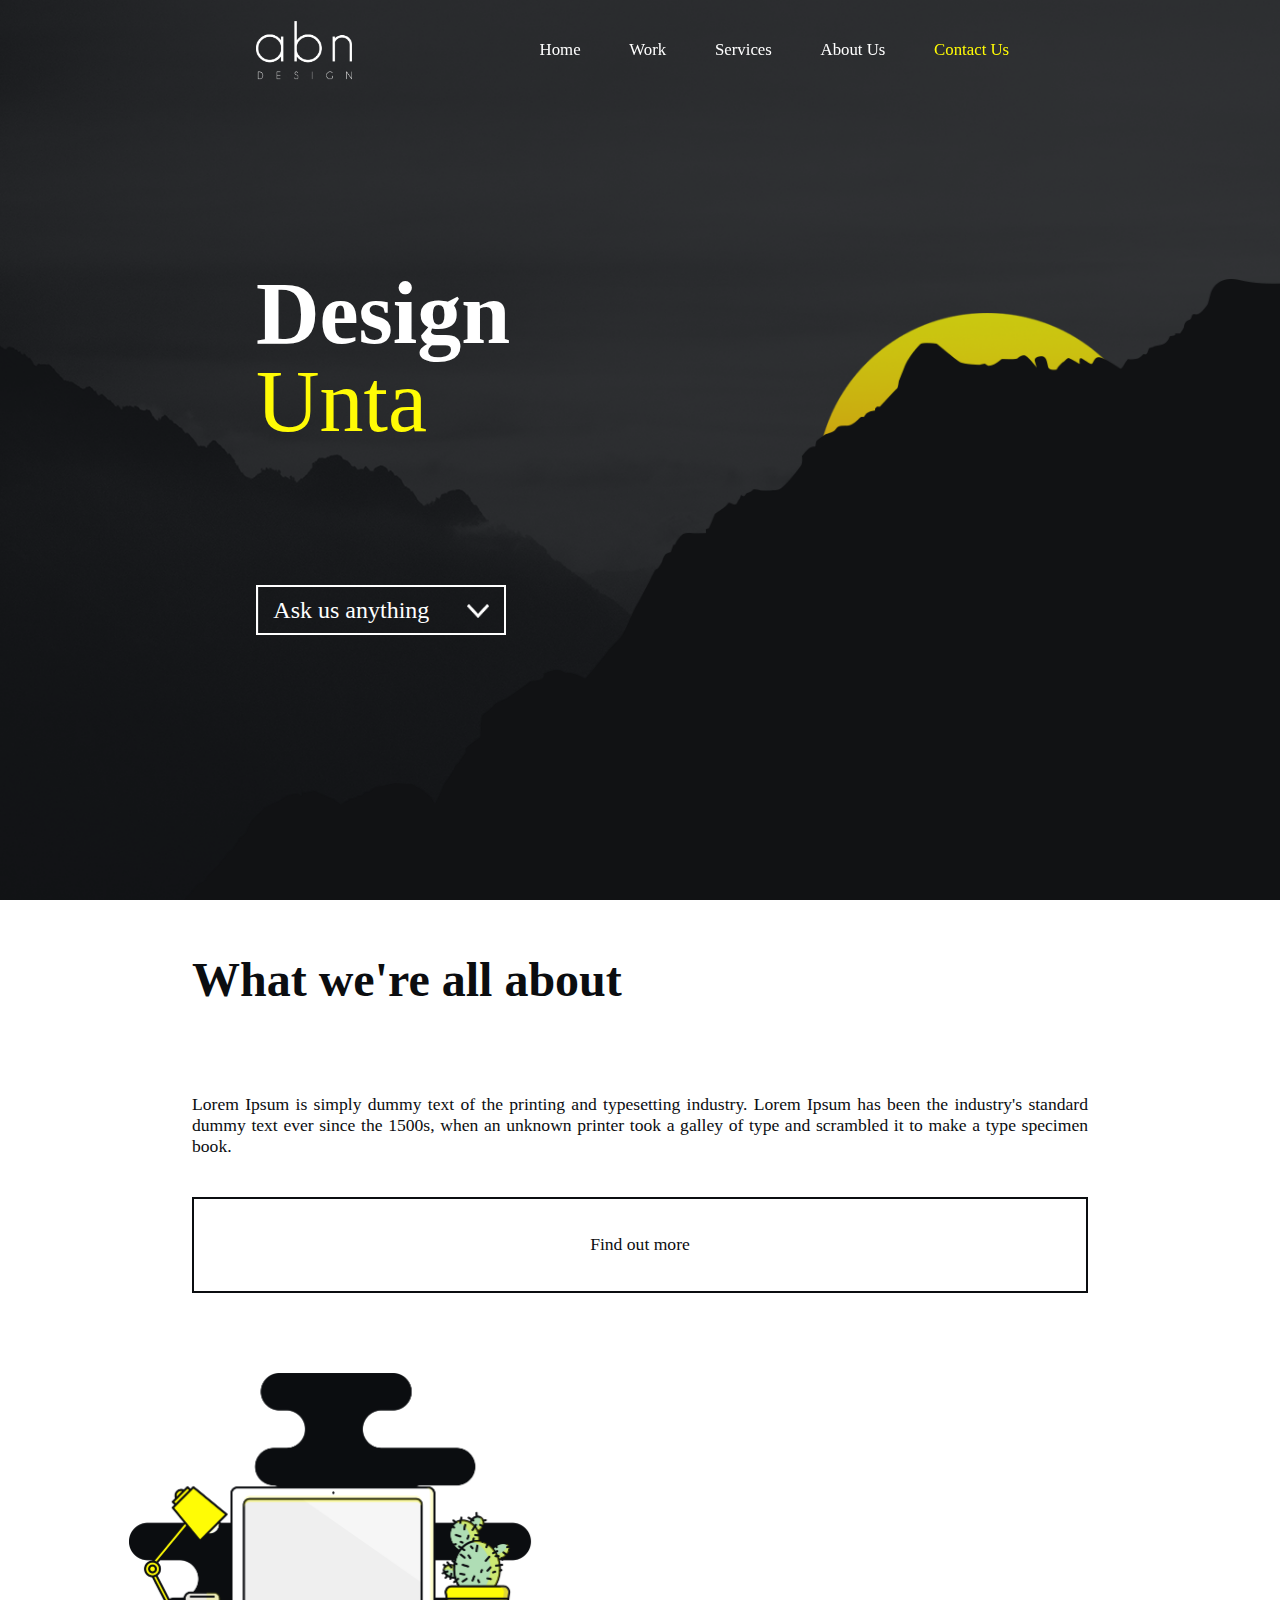
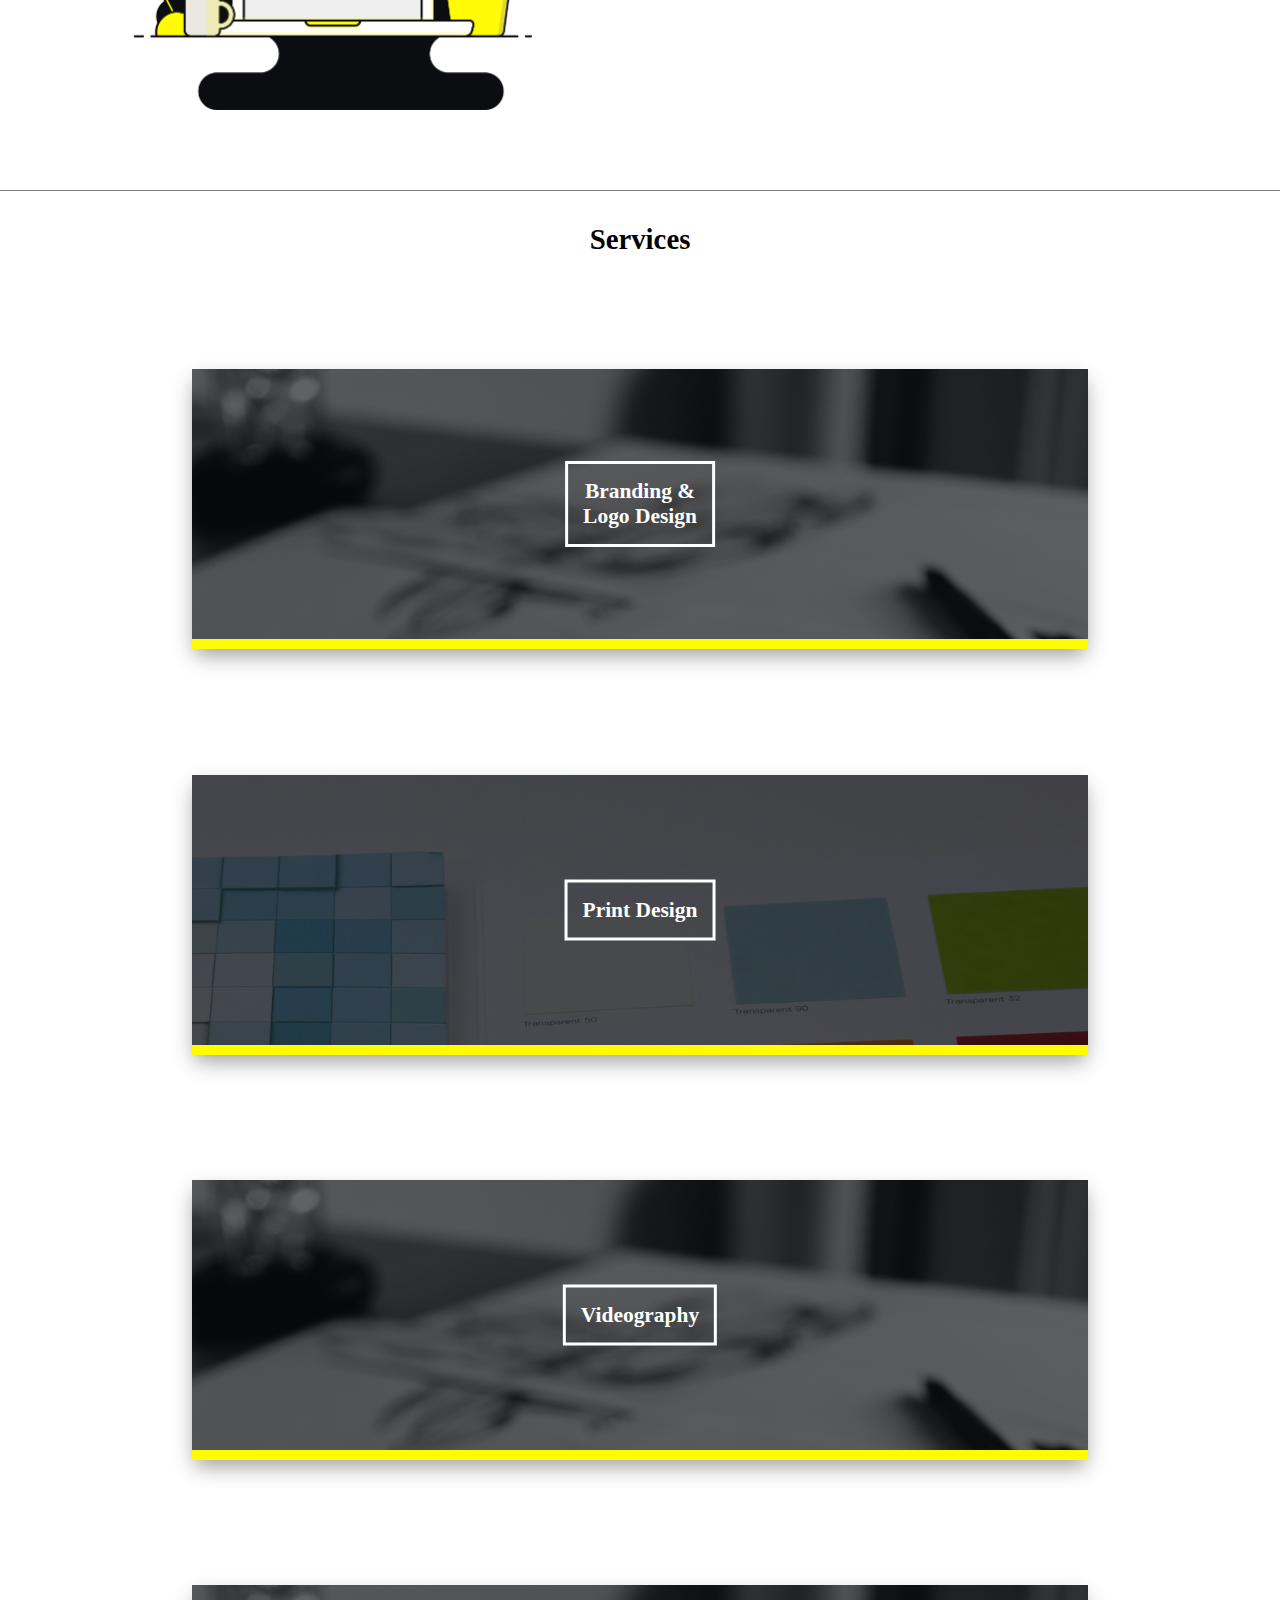
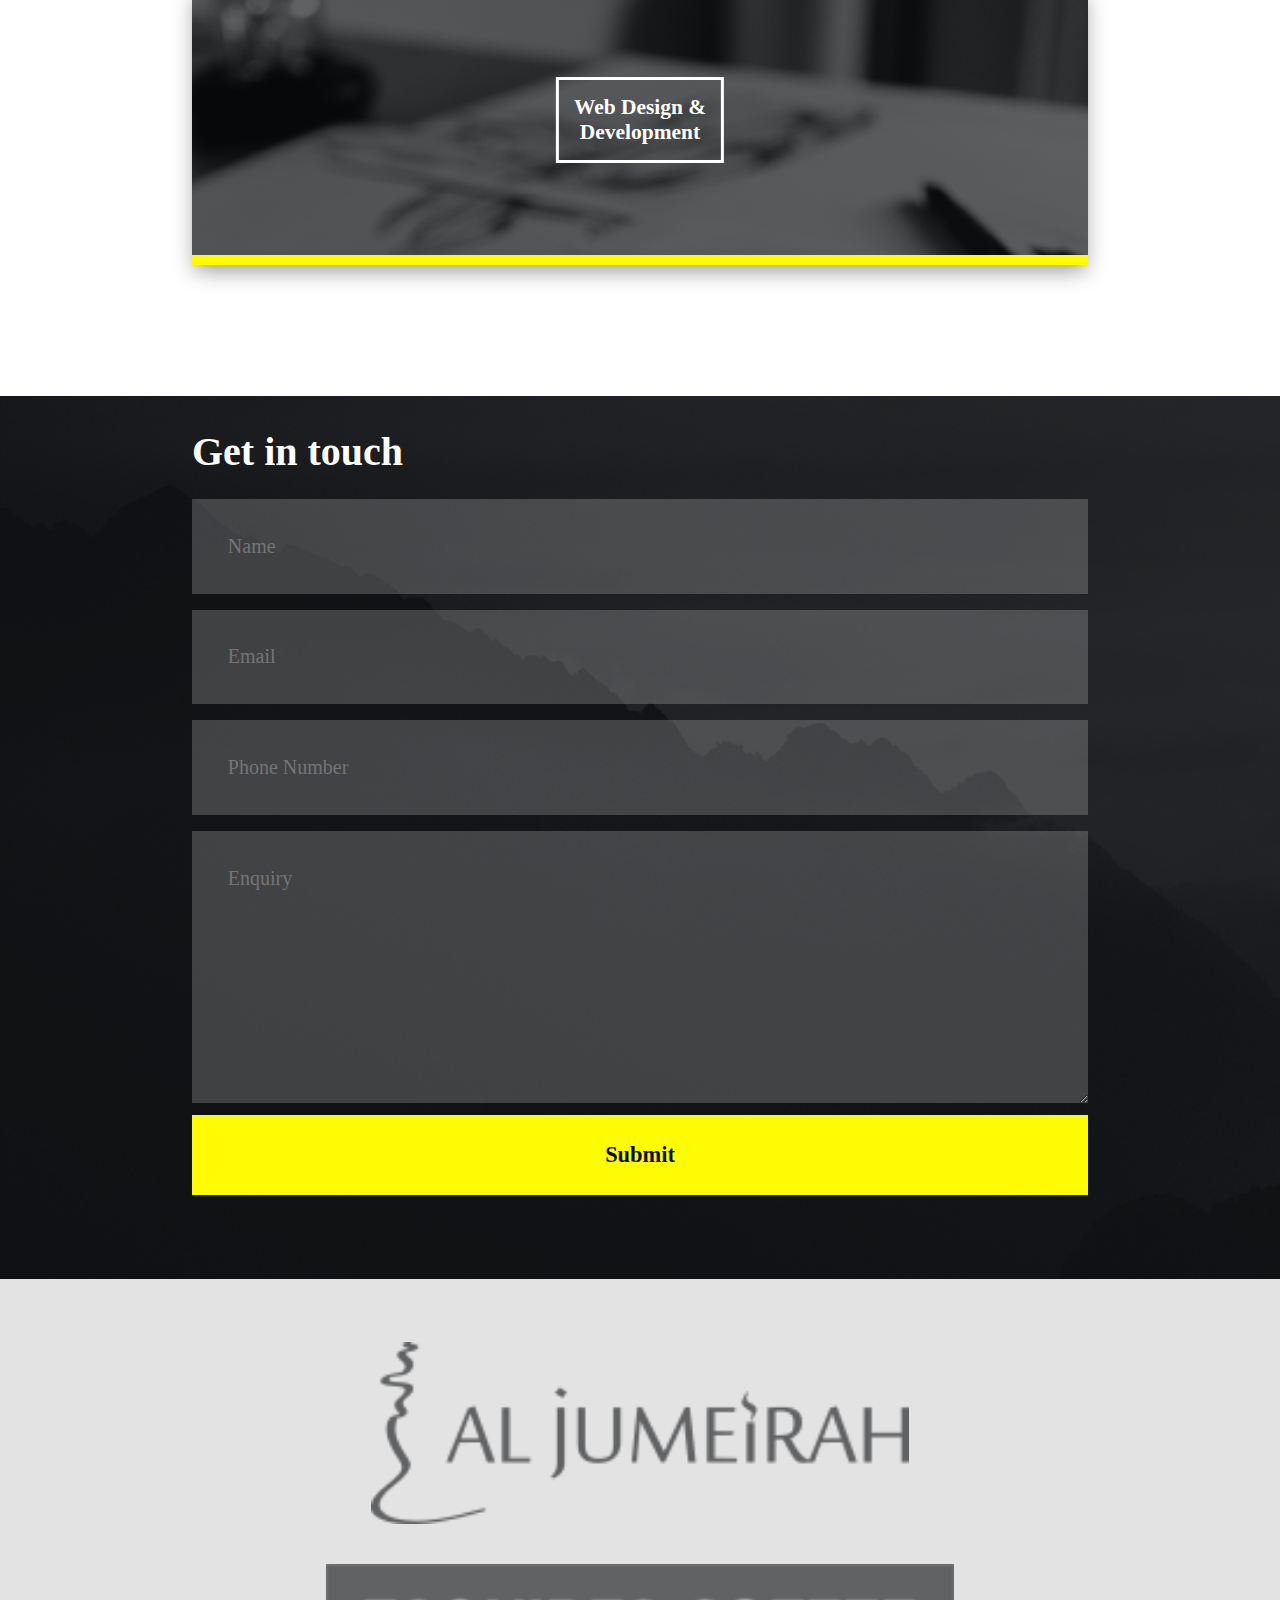
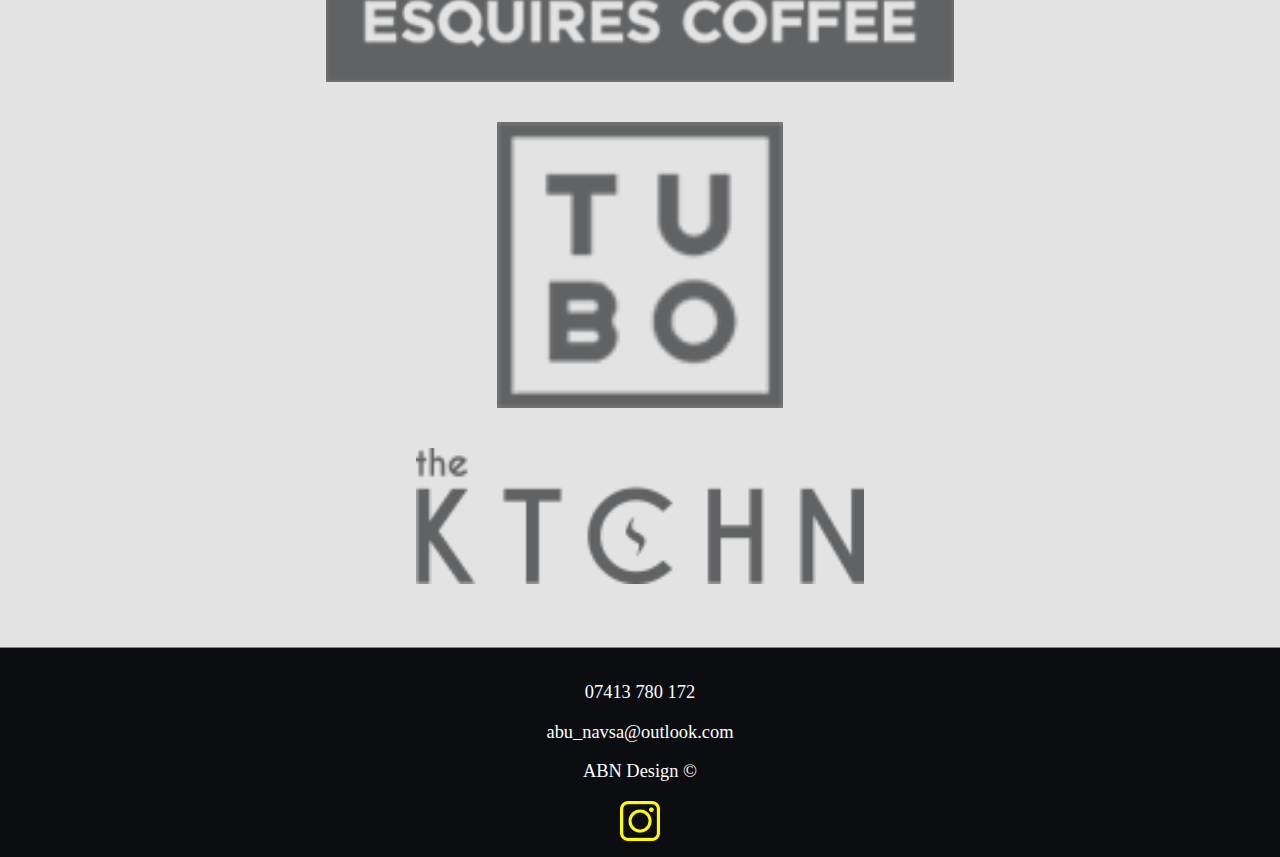
==== index.html @ 5fd40a13 "Desktop navigation shrinks on scroll with javascript, first landing section improved" ====
<!DOCTYPE html>
<html lang="en">
<head>
  <meta charset="utf-8">
  <meta name="viewport" content="width=device-width, initial-scale=1.0">

  <title>ABN Design</title>
  <link rel="stylesheet" href="css/styles.css">
</head>
<body>

  <header id="header">

  <div class="header-inner">
      <img class="logo" src="Resources/ABNLogo.png" alt="">
      <div id="hbg-menu">
        <div class="hbg-line"></div>
        <div class="hbg-line"></div>
        <div class="hbg-line"></div>
      </div>

      <nav id="navbar" class="nav-bar">
          <ul class="navbar-inner">
              <li><a class="nav-links" href="">Home</a></li>
              <li><a class="nav-links" href="">Work</a></li>
              <li><a class="nav-links" href="">Services</a></li>
              <li><a class="nav-links" href="">About Us</a></li>
              <li><a id="contact-link" class="nav-links" href="">Contact Us</a></li>
          </ul>
      </nav>
  </div>

  </header>

  <section id="cover">
    <div id="cover-area">
      <h1>Design<br><span id="coverTyped"></span></h1>
      <img id="mountain" src="Resources/mountain.png" alt="">

      <div id="ask-us-btn">
        <a href="#">Ask us anything</a>
        <img src="Resources/ArrowWhite.png" alt="">
      </div>
    </div>

    </section>


  <section id="aboutUsSec">
    <div id="aboutUsSec-container">
        <div id="aboutUs-pSec">
          <h2>What we're all about</h2>
          <p>Lorem Ipsum is simply dummy text of the printing and typesetting industry. Lorem Ipsum has been the industry's standard dummy text ever since the 1500s, when an unknown printer took a galley of type and scrambled it to make a type specimen book.</p>
          <div id="aboutUsBtn">
            <a href="#">Find out more</a>
          </div>
        </div>
      <img id="laptop-img" class="bounce1" src="Resources/laptop-vector.png" alt="">
    </div>
    </section>


    <section id="servicesSec">
      <div id="servicesSec-container">
        <h3>Services</h3>
        <div id="fourSContainer">
              <!--<div id="brandID-img"><a href="">Branding & Logo Design</a></div>
            <div><a href="print-img">Print Design</a></div>
            <div><a href="video-img">Videography</a></div>
            <div id="webdev-img"><a href="">Web Design & Development</a></div>  -->
            <div class="serviceBox">
              <img src="Resources/LogoBID.jpg">
              <div class="serviceOverlay">
                <h6>Branding &<br>Logo Design</h6>
              </div>
            </div>

            <div class="serviceBox">
              <img src="Resources/color-patterns.jpg">
              <div class="serviceOverlay">
                <h6>Print Design</h6>
              </div>
            </div>

            <div class="serviceBox">
              <img src="Resources/LogoBID.jpg">
              <div class="serviceOverlay">
                <h6>Videography</h6>
              </div>
            </div>

            <div class="serviceBox">
              <img src="Resources/LogoBID.jpg">
              <div class="serviceOverlay">
                <h6>Web Design &<br>Development</h6>
              </div>
            </div>

          </div>

        </div>


    </section>


    <section id="contactSec">
      <div id="contact-container">
        <div id="contactHead">
          <h2>Get in touch</h2>
          <div onclick="topFunction()" id="backTopBtn">
            <p>Back to top</p>
            <img src="Resources/ArrowYellow.png" alt="">
          </div>
        </div>
        <form>
          <input name="name" type="text" class="formInput" placeholder="Name" />
          <input name="email" type="text" class="formInput" placeholder="Email" />
          <input type="tel" class="formInput" id="phone" name="phone" pattern="[0-9]{3}-[0-9]{2}-[0-9]{3}" placeholder="Phone Number" />
          <textarea name="text" class="formInput" placeholder="Enquiry"></textarea>
          <input id="formSubmit" type="submit" value="Submit"/>
        </form>
      </div>
    </section>

    <section id="clientLogoSec">
      <div>
        <img id="ajlogo" src="Resources/AJLogo.png" alt="Al Jumeirah">
        <img id="esqlogo" src="Resources/EsquiresLOGO.png" alt="Esquires Coffee">
        <img id="tubologo" src="Resources/TUBOLogo.png" alt="Tubo">
        <img id="ktchnlogo" src="Resources/ktchnLogo.png" alt="The Ktchn">
      </div>
    </section>


    <footer>
      <div id="footerContainer">
        <div id="footerDetails">
          <p>07413 780 172</p>
          <p>abu_navsa@outlook.com</p>
          <p>ABN Design &copy</p>
        </div>
        <img class="footerSocial" src="Resources/InstaIcon.png" alt="#">
      </div>
    </footer>


  <script src="js/scripts.js"></script>
</body>
</html>
---- css/styles.css ----
/* MOBILE AND GLOBAL STYLES */

/* applies to screens smaller than 500px (first breakpoint) */
/* and above unless overwritten below */

body {
  background: #0b0d10;
  margin: 0;
  box-sizing: border-box;
}

header {
  width: 100%;
  display: flex;
  justify-content: center;
  margin: 0 auto;
  padding: 5% 0;
  background-color: rgba(0 , 0, 0, 0.7);
  z-index: 999;
  position: fixed;
}

.header-inner  {
  width: 100%;
  display: inline-block;
  margin: 0 auto;

}

.logo {
  width: 6rem;
  display: inline-block;
  position: relative;
  left: 50%;
  transform: translateX(-50%);
}

.nav-bar {
  display: none;
  height: 100vh;
  list-style-type: none;
  font-size: 1.25rem;
  color: white;
  font-family: "Century Gothic";
  text-align: center;
  transition: all ease 1s;
}

.navbar-show{
  display: block;
  height: 100vh;
  list-style-type: none;
  font-size: 1.25rem;
  color: white;
  font-family: "Century Gothic";
  text-align: center;
  transition: all ease 1s;
}



.navbar-inner {
  list-style-type: none;
  padding: 0;
  display: block;
  position: relative;
  top: 12.5%;
}

nav li {

}

nav a {
  color: white;
  font-family: "Century Gothic";
  text-decoration: none;
  display: block;
  margin: 1rem auto;
  padding: 4% 0;
  width: 65%;
  border: solid;
  border-color: rgba(255, 255, 255, 0);
  border-width: 2px;
}

nav a:hover {
  border-color: rgba(255, 255, 255, 1);
  transition: all ease 0.4s;
}

#contact-link {
  color: #fffb05 ;
  border-color: rgba(255, 251, 5, 0);
}

#contact-link:hover {
  border-color: rgba(255, 251, 5, 1);
  transition: all ease 0.4s;

}

#hbg-menu {
  display: inline-block;
  width: 4.75rem;
  height: 4rem;
  cursor: pointer;
  float: right;
}

.hbg-line {
  width: 45%;
  margin: 0.4rem auto;
  height: 6%;
  background-color: rgba(255,255,255, 0.85);
  position: relative;
  display: block;
  top: 20%;

}



/*First section---------*/

#cover {
  position: relative;
  height: 100vh;
  width: 100%;
  max-height: 100vh;
  background: url("../Resources/homecover.png");
  background-size: cover;
  background-attachment: fixed;
  background-position: 35% 50%;
  overflow: hidden;
  background-repeat: no-repeat;
}

  #cover-area {
    width: 70%;
    display: block;
    margin: 0 auto;
  }

#cover h1 {
  font-size: 3.5em;
  color: white;
  display: block;
  font-family: "Century Gothic";
  position: relative;
  margin: 0 auto;
  margin-top: 32.5vh;
  margin-bottom: 0;
  line-height: 1em;
  white-space: nowrap;
}

#cover h1 span {
 color: #fffb05;
 font-weight: normal;
}

#mountain {
  z-index: 8;
  position: absolute;
  height: 40%;
  right: 0;
  bottom: 0;
}

#ask-us-btn {
  position: absolute;
  display: block;
  font-size: 1.5rem;
  border: solid;
  border-color: white;
  border-width: 2px;
  font-family: "Century Gothic";
  font-weight: normal;
  margin: 0 auto;
  top: 60vh;
  white-space: nowrap;
  width: 70vw;
  padding: 3% 5%;
  /* Button fill colour transition  */
  background: linear-gradient(to right, rgba(255, 255, 255, 0.35) 50%, rgba(255, 255, 255, 0) 50%);
  background-size: 200% 100%;
  background-position: right bottom;
  transition: all 0.5s ease;
  color: white;
  z-index: 9;
  box-sizing: border-box;

}

#ask-us-btn:hover {
  background-position: left bottom;
  color: #0b0d10;
  cursor: pointer;

}
#ask-us-btn a {
  text-decoration: none;
  color: white;

}

#ask-us-btn img {
  position: absolute;
  width: 8%;
  display: inline-block;
  right: 1rem;
  top: 50%;
  transform: translateY(-50%);
}

/*About Us Section----------------*/

#aboutUsSec {
  position: relative;
  width: 100%;
  background-color: white;
  overflow: hidden;
  margin: 0 auto;
  padding-bottom: 5rem;
}

#aboutUsSec-container {
  display: block;
  width: 70%;
  margin: 0 auto;
  font-family: "Century Gothic";
  color: #0b0d10;
}

#aboutUsSec-container h2 {
  font-size: 3rem;
  margin-top: 3.5rem;
  margin-bottom: 2.5rem;
  line-height: 100%;
  display: block;
}

#aboutUsSec-container p {
  width: 100%;
  text-align: justify;
  font-size: 1.1rem;
  margin-top: 10%;
  margin-bottom: 2.5rem;
  display: block;

}

#aboutUs-pSec {
  left: 0;
  width: 100%;
  display: block;

}

#aboutUsBtn a {
  display: block;
  text-decoration: none;
  border: solid;
  border-color: #0b0d10;
  border-width: 2px;
  white-space: nowrap;
  text-align: center;
  font-size: 1.1rem;
  padding: 4% 7%;
  text-decoration: none;
  /* Transition */
  color: #0b0d10;
  background: linear-gradient(to right, rgba(11, 13, 6, 1) 50%, rgba(11, 13, 6, 0) 50%);
  background-size: 205% 105%;
  background-position: right bottom;
  transition: all 0.5s ease;
}

  #aboutUsBtn a:hover {
    background-position: left bottom;
    color: white;
    cursor: pointer;
  }

  #laptop-img {
    position: relative;
    display: block;
    margin-top: 5rem;
    width: 45%;
    height: 35%;
    animation-duration: 3s;
    animation-iteration-count: infinite;
    opacity: 100%;
    transition: all ease 0.5s;
    min-width: 300px;
    margin-left: 0;
    right: 7%;

  }

  #laptop-img:hover {
    width: 48%;
    height: 37%;
    opacity: 85%;
  }

  .bounce1 {
  animation-name: bounce1;
  animation-timing-function: ease-in-out;
}
@keyframes bounce1 {
    0%   { transform: translateY(0); }
    50%  { transform: translateY(-10%); }
    100% { transform: translateY(0); }
}

/*Services----------------*/

  #servicesSec {
    height: auto;
    background-color: white;
    display: block;
    border-top: solid 0.35px rgba(0,0,0,0.5);
    padding-bottom: 2rem;
  }

  #servicesSec-container {
    width: 70%;
    margin: 0 auto;
    text-align: center;
  }

  #servicesSec h3 {
    font-size: 3rem;
    padding: 2rem 0;
    margin: 0 auto;
    margin-bottom: 2%;
    font-family: "Century Gothic";
    font-size: 1.8em;

  }

  #fourSContainer {
    position: relative;
    width: 100%;
    display: flex;
    justify-content: space-between;
    flex-wrap: wrap;
    align-items: center;
    padding-bottom: 4%;

  }

  .serviceBox {
    position: relative;
    display: inline-block;
    width: 100%;
    height: 30vh;
    overflow: hidden;
    border-bottom: solid;
    border-width: 10px;
    border-color: #fffb05;
    margin: 7% 0;
    cursor: pointer;
    -webkit-box-shadow: 0px 9px 20px -3px rgba(145,145,145,0.91);
    -moz-box-shadow: 0px 9px 20px -3px rgba(145,145,145,0.91);
    box-shadow: 0px 9px 20px -3px rgba(145,145,145,0.91);

  }



  .serviceBox img {
    display: block;
    width: 175%;
    left: -50%;
    height: auto;
    transform: translateX(-30%);
    transition: .5s ease;

  }

  .serviceOverlay {
    position: absolute;
    bottom: 0;
    left: 0;
    right: 0;
    background-color: rgba(11, 13, 16, 0.65);
    overflow: hidden;
    width: 100%;
    height: 100%;
    transition: .5s ease;

  }

  .serviceBox:hover .serviceOverlay {
    width: 0;

  }

  .serviceBox:hover img {
    width: 210%;

  }

  .serviceBox h6 {
    color: white;
    padding: 0.7em;
    font-size: 1.34em;
    font-family: "Century Gothic";
    border: solid;
    border-width: 3.5px;
    position: absolute;
    top: 50%;
    left: 50%;
    -webkit-transform: translate(-50%, -50%);
    -ms-transform: translate(-50%, -50%);
    transform: translate(-50%, -50%);
    white-space: nowrap;
    margin: 0;

  }




/*    #fourSContainer div {
    width: 24%;
    height: 24vmin;
    background-color: rgba(11, 13, 16);
    overflow:hidden;

  }

  #fourSContainer a {
    font-size: 1.3vw;
    font-weight: bold;
    font-family: "Century Gothic";
    color: white;
    text-decoration: none;
    text-align: center;
    position: relative;

  }


  #brandID-img {
    background: url("https://www.fujifilm.com/products/digital_cameras/x/fujifilm_x_pro2/sample_images/img/index/ff_x_pro2_001.JPG");
    background-size: 200%;
    background-repeat: no-repeat;
    opacity: 20%;
  }  */

  /*Client Logo Section----------------*/

  #clientLogoSec {
    width: 100%;
    background-color: #e3e3e3;
  }

  #clientLogoSec div {
    margin: auto;
    width: 70%;
    display: block;
    padding: 7vh;
  }

  #ajlogo {
   width: 60%;
   margin: 0 auto;
   display: block;
   margin-bottom: 2.5rem;
   opacity: 60%;
  }

  #esqlogo {
    width: 70%;
    margin: 0 auto;
    display: block;
    margin-bottom: 2.5rem;
    opacity: 60%;

  }

  #tubologo {
    width: 32%;
    margin: 0 auto;
    display: block;
    margin-bottom: 2.5rem;
    opacity: 60%;

  }

  #ktchnlogo {
    width: 50%;
    margin: 0 auto;
    display: block;
    opacity: 60%;

  }

/*-------Contact Section------*/

#contactSec {
  width: 100%;
  margin: 0 auto;
  background: url("../Resources/contactBG.png");
  background-repeat: none;
  background-size: cover;
}

#contact-container {
  width: 70%;
  margin: 0 auto;

}

#contactHead {
  padding: 2rem 0 1rem 0;
  width: 100%;
  display: flex;
  justify-content: space-between;
  align-items: center;
}

#contact-container h2 {
  font-size: 2.5rem;
  margin: 0;
  font-family: "Century Gothic";
  color: white;
  float: left;
}

#backTopBtn {
  display: none;
  justify-content: space-between;
  align-items: center;
  font-family: "Century Gothic";
  text-decoration: none;
  border: solid;
  border-color: #fffb05;
  border-width: 3px;
  white-space: nowrap;
  text-align: center;
  font-size: 1.4em;
  padding: 1.5% 3%;
  text-decoration: none;
  float: right;
  width: 30%;
  text-align: left;
  /* Transition */
  color: #0b0d10;
  background: linear-gradient(to right, rgba(255, 251, 5, 1) 50%, rgba(255, 251, 5, 0) 50%);
  background-size: 205% 105%;
  background-position: right bottom;
  transition: all 0.5s ease;
}

#backTopBtn:hover {
  background-position: left bottom;
  color: black;
  cursor: pointer;
}

#backTopBtn p {
  margin: 0;
  color: #fffb05;
  transition: all 0.5s ease;
}

#backTopBtn:hover p {
  background-position: left bottom;
  color: #0b0d10;
  cursor: pointer;
}

#backTopBtn img {
  width: 9%;
  height: 12%;
}

#contact-container form {
  padding-bottom: 5%;
}

.formInput {
  width: 100%;
  margin: 0.5rem 0;
  padding: 4%;
  font-size: 1.25rem;
  font-weight: normal;
  font-family: "Century Gothic";
  min-width: 100%;
  min-height: 1.2em;
  background-color: rgba(255, 255, 255, 0.2);
  border: none;
  color: white;
  box-sizing: border-box;
}

#contact-container textarea {
  height: 17rem;
  min-height: 150px;
}

#formSubmit {
  width: 100%;
  margin-bottom: 2.5rem;
  padding: 3%;
  font-size: 1.4em;
  font-weight: normal;
  font-family: "Century Gothic";
  font-weight: bolder;
  min-height: 1.2em;
  background-color: #fffb05;
  border: none;
  color: #0b0d10;
  cursor: pointer;
  transition: all ease 0.35s;
}

  #formSubmit:hover {
    background-color: rgba(255, 251, 5, 0);
    color: #fffb05;
    box-shadow:inset 0px 0px 0px 3px #fffb05;

  }



/*Footer section----------------------*/

  footer {
    width: 100%;
    margin: 0 auto;
    border-top: solid 0.35px rgba(255,255,255,0.5);
}

  #footerContainer {
    width: 70%;
    margin: 0 auto;
    display: block;
    padding: 1rem;
  }

  #footerDetails {
    width: 100%;
    display: block;
    font-size: 1.15rem;
    text-align: center;
    font-weight: normal;
    font-family: "Century Gothic";
    color: white;
    align-items: center;
  }

  .footerSocial {
    width: 4.5vh;
    display: block;
    margin: 0 auto;
  }




/* TABLET STYLES */

@media screen and (min-width: 500px) {

  /* applies to screens wider than 499px */

  body {
    background: #0b0d10;
  }
}

/* DESKTOP STYLES */

@media screen and (min-width: 1000px) {

  /* applies to screens wider than 999px */

  header {
    background-color: rgba(0 , 0, 0, 0);
    padding: 0.5% 0;
    transition: all ease 0.4s;

  }


  .header-inner  {
    width: 60%;
    display: inline-block;
    margin: 0 auto;
    float: right;
    transition: all ease 0.4s;

  }

  .logo {
    width: 6rem;
    left: 0;
    top: 50%;
    transform: translateY(-50%);
    transition: all ease 0.4s;

  }

  .header-scroll {
    background-color: rgba(0 , 0, 0, 0.85);
    padding: 0;
    transition: all ease 0.4s;

  }


  .logo-scroll {
    width: 4.25rem;
    left: 0;
    top: 50%;
    transform: translateY(-50%);
    transition: all ease 0.4s;


  }

  .nav-bar {
    display: inline-block;
    height: auto;
    font-size: 1.05rem;
    transition: all ease 1s;
    width: 65%;
    float: right;
  }


  .navbar-inner {
    list-style-type: none;
    padding: 0;
    display: block;
    position: relative;
    top: auto;
    width: 100%;
    display: flex;
    justify-content: space-between;
    margin: 1.5% 0;
    transition: all ease 0.4s;

  }

  .navbar-inner-scroll {
    margin: auto;
    transition: all ease 0.4s;

  }

  nav li {
    display: inline-block;

  }

  nav a {
    color: white;
    font-family: "Century Gothic";
    text-decoration: none;
    padding: 0.65vw 1vw;
    width: auto;

  }

  nav a:hover {

  }


  #contact-link {
    color: #fffb05 ;
    border-color: rgba(255, 251, 5, 0);
  }

  #contact-link:hover {
    border-color: rgba(255, 251, 5, 1);
    transition: all ease 0.4s;

  }

  #hbg-menu {
    display: none;

  }



  /*First section---------*/

  #cover {
    background-position: 50% 50%;
    overflow: hidden;
    background-repeat: no-repeat;
  }

    #cover-area {
      width: 60%;
    }

  #cover h1 {
    font-size: 5.5rem;
    margin-top: 30vh;
  }


  #mountain {
    height: 69%;

  }

  #ask-us-btn {
    top: 65vh;
    width: auto;
    min-width: auto;
    padding: 0.75% 1.2%;
    white-space: wrap;

  }


  #ask-us-btn a {
    font-size: 1.5rem;
  }

  #ask-us-btn img {
    width: 1.35rem;
    margin-left: 2rem;
    right: auto;
    top: 0;
    transform: translateY(0);
    position: relative;
    display: inline-block;
  }

  /*About Us Section----------------*/
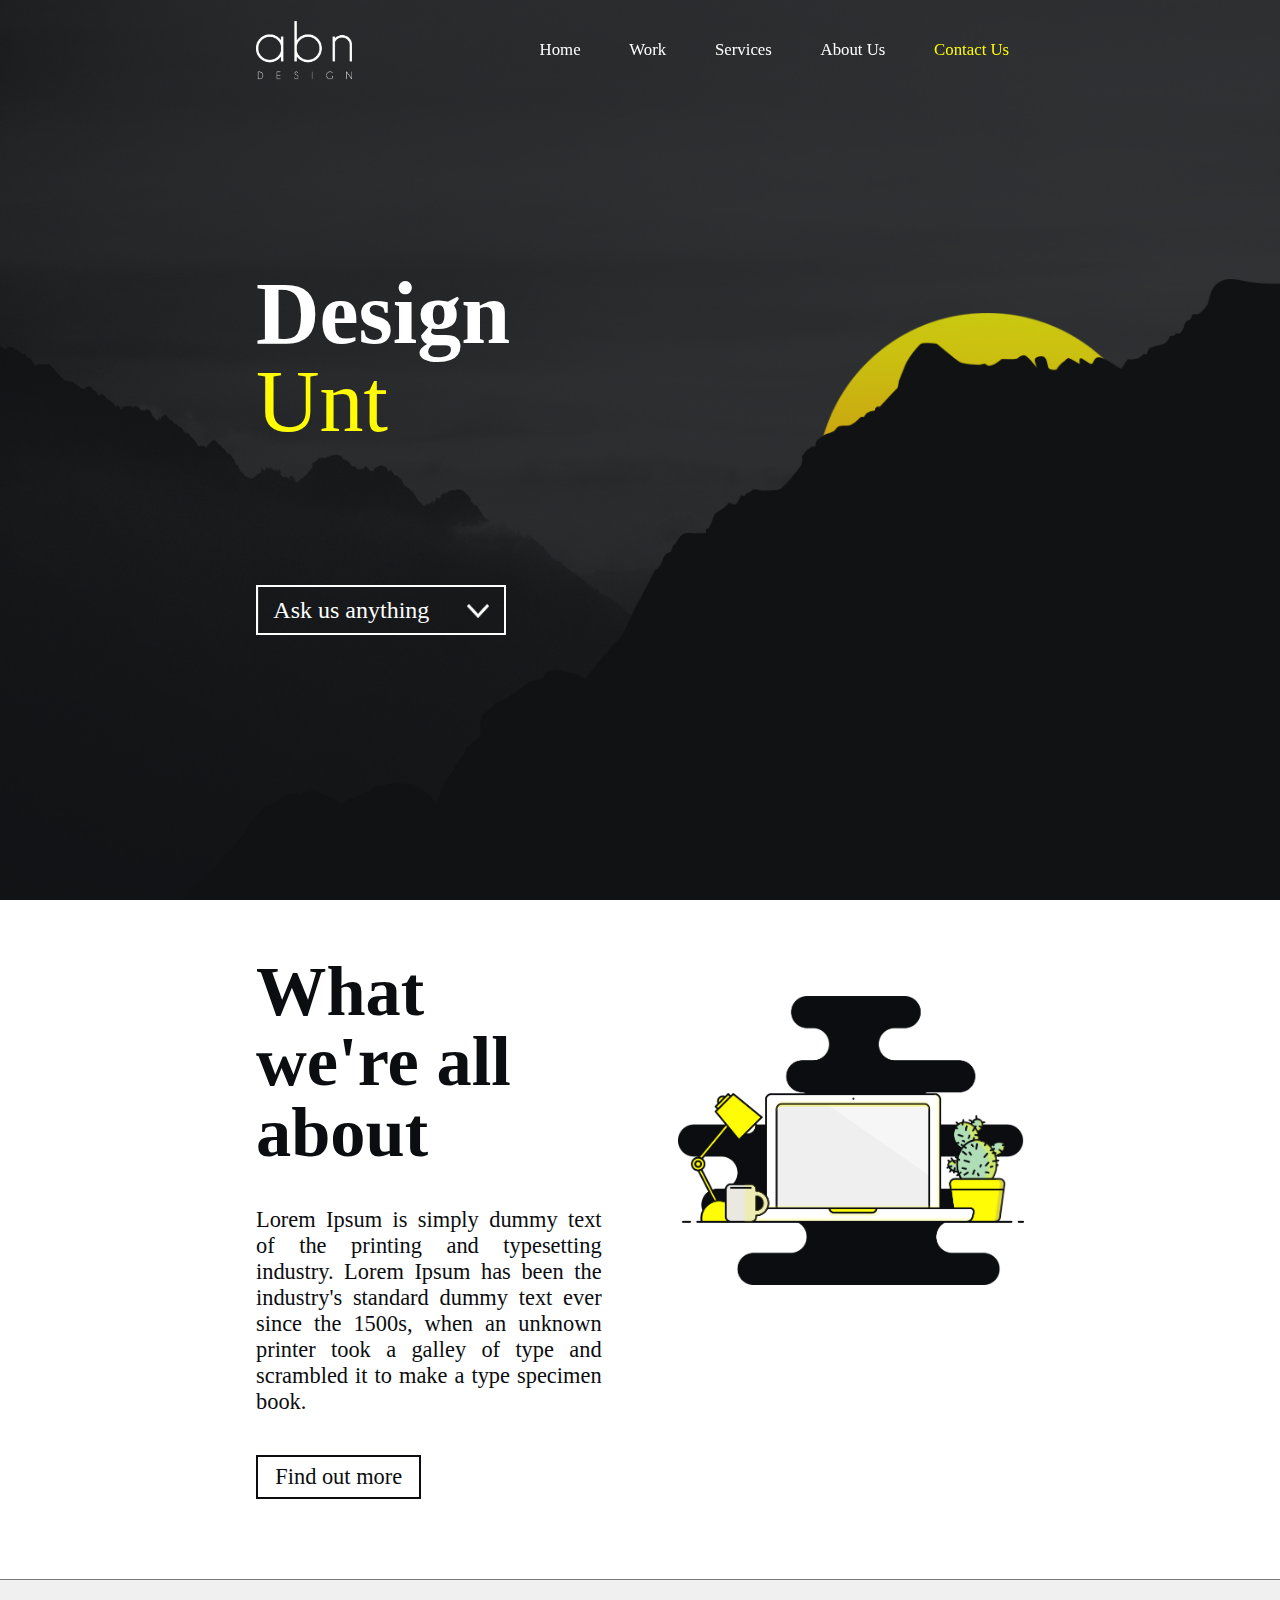
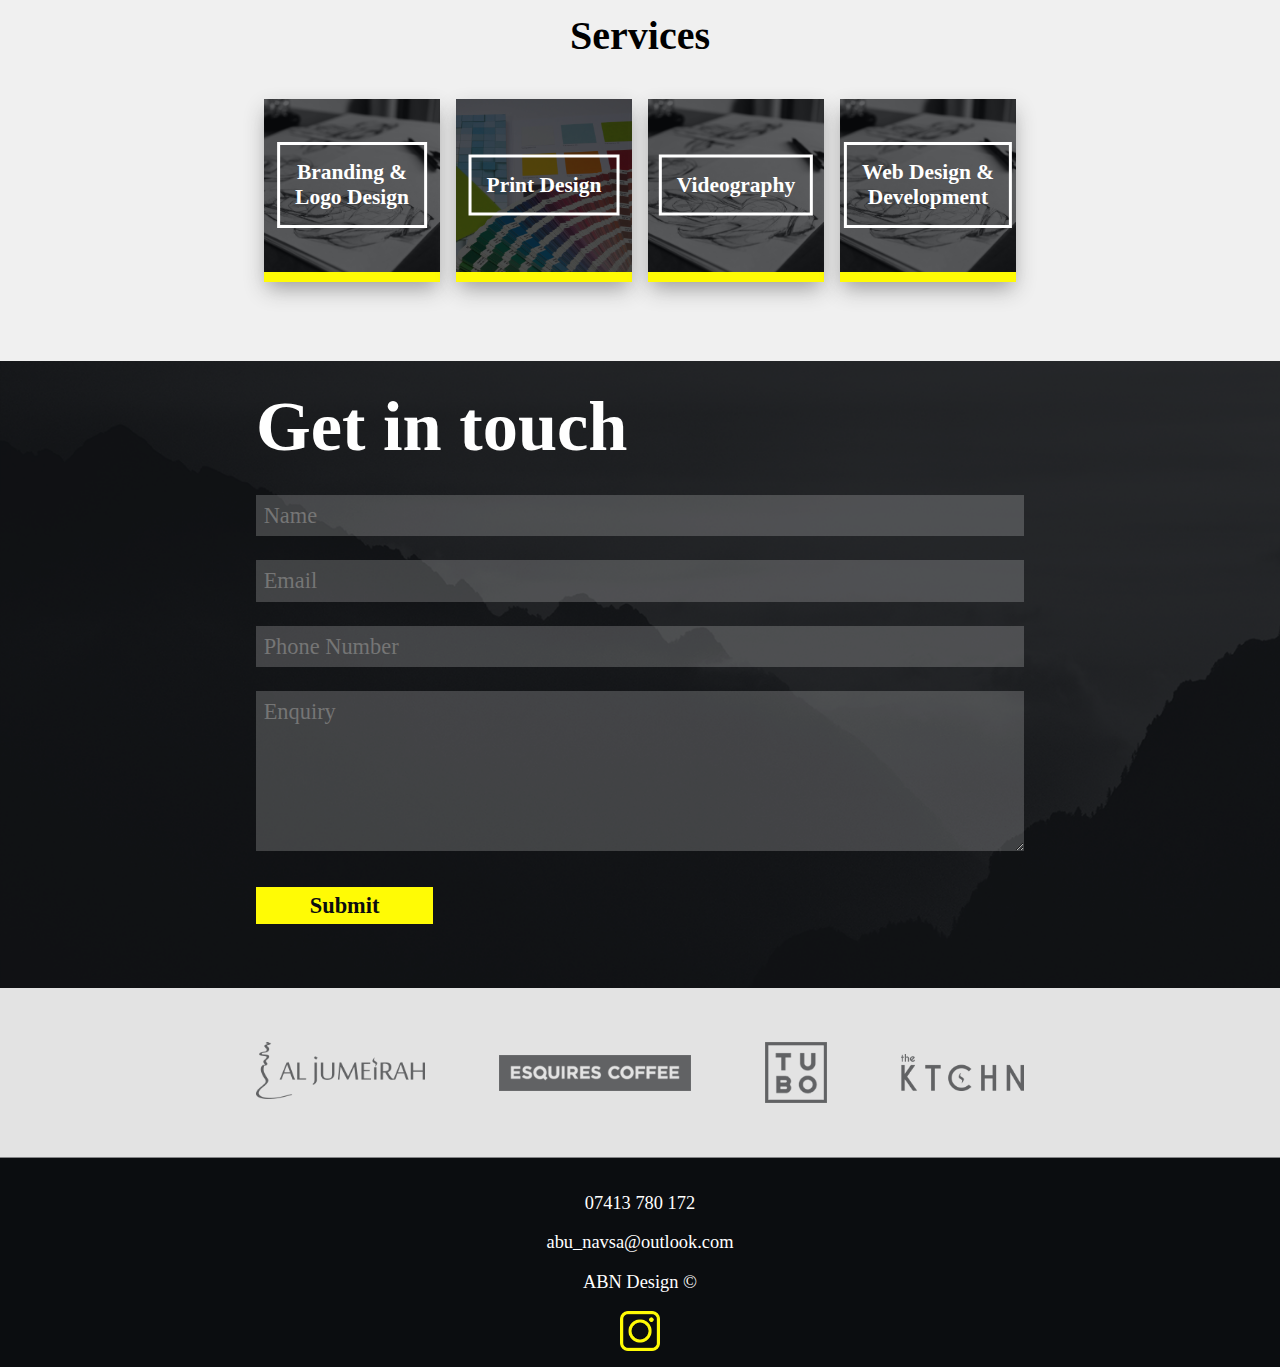
==== commit 33eeb5c2: "First page, client logos and contact section is desktop ready" ====
--- a/index.html
+++ b/index.html
@@ -108,10 +108,6 @@
       <div id="contact-container">
         <div id="contactHead">
           <h2>Get in touch</h2>
-          <div onclick="topFunction()" id="backTopBtn">
-            <p>Back to top</p>
-            <img src="Resources/ArrowYellow.png" alt="">
-          </div>
         </div>
         <form>
           <input name="name" type="text" class="formInput" placeholder="Name" />
--- a/css/styles.css
+++ b/css/styles.css
@@ -452,53 +452,6 @@
     opacity: 20%;
   }  */
 
-  /*Client Logo Section----------------*/
-
-  #clientLogoSec {
-    width: 100%;
-    background-color: #e3e3e3;
-  }
-
-  #clientLogoSec div {
-    margin: auto;
-    width: 70%;
-    display: block;
-    padding: 7vh;
-  }
-
-  #ajlogo {
-   width: 60%;
-   margin: 0 auto;
-   display: block;
-   margin-bottom: 2.5rem;
-   opacity: 60%;
-  }
-
-  #esqlogo {
-    width: 70%;
-    margin: 0 auto;
-    display: block;
-    margin-bottom: 2.5rem;
-    opacity: 60%;
-
-  }
-
-  #tubologo {
-    width: 32%;
-    margin: 0 auto;
-    display: block;
-    margin-bottom: 2.5rem;
-    opacity: 60%;
-
-  }
-
-  #ktchnlogo {
-    width: 50%;
-    margin: 0 auto;
-    display: block;
-    opacity: 60%;
-
-  }
 
 /*-------Contact Section------*/
 
@@ -628,6 +581,53 @@
   }
 
 
+    /*Client Logo Section----------------*/
+
+    #clientLogoSec {
+      width: 100%;
+      background-color: #e3e3e3;
+    }
+
+    #clientLogoSec div {
+      margin: auto;
+      width: 70%;
+      display: block;
+      padding: 7vh;
+    }
+
+    #ajlogo {
+     width: 60%;
+     margin: 0 auto;
+     display: block;
+     margin-bottom: 2.5rem;
+     opacity: 60%;
+    }
+
+    #esqlogo {
+      width: 70%;
+      margin: 0 auto;
+      display: block;
+      margin-bottom: 2.5rem;
+      opacity: 60%;
+
+    }
+
+    #tubologo {
+      width: 32%;
+      margin: 0 auto;
+      display: block;
+      margin-bottom: 2.5rem;
+      opacity: 60%;
+
+    }
+
+    #ktchnlogo {
+      width: 50%;
+      margin: 0 auto;
+      display: block;
+      opacity: 60%;
+
+    }
 
 /*Footer section----------------------*/
 
@@ -840,3 +840,398 @@
   }
 
   /*About Us Section----------------*/
+
+  /*About Us Section----------------*/
+
+  #aboutUsSec {
+    width: 100%;
+    padding-bottom: 5rem;
+  }
+
+  #aboutUsSec-container {
+    width: 60%;
+  }
+
+
+  #aboutUsSec-container h2 {
+    font-size: 4.4rem;
+    margin-top: 3.5rem;
+    margin-bottom: 2.5rem;
+    line-height: 100%;
+    display: block;
+  }
+
+  #aboutUsSec-container p {
+    width: 100%;
+    font-size: 1.4rem;
+    margin-top: auto;
+    margin-bottom: 2.5rem;
+
+  }
+
+
+  #aboutUs-pSec {
+    width: 45%;
+    display: inline-block;
+    float: left;
+  }
+
+
+
+  #aboutUsBtn a {
+    display: inline-block;
+    font-size: 1.4rem;
+    padding: 2% 5%;
+
+  }
+
+    #aboutUsBtn a:hover {
+
+    }
+
+    #laptop-img {
+      display: inline-block;
+      margin-top: 6rem;
+      width: 45%;
+      height: 35%;
+      float: right;
+      right: 0;
+
+    }
+
+    #laptop-img:hover {
+      width: 48%;
+      height: 37%;
+      opacity: 85%;
+    }
+
+    .bounce1 {
+    animation-name: bounce1;
+    animation-timing-function: ease-in-out;
+  }
+  @keyframes bounce1 {
+      0%   { transform: translateY(0); }
+      50%  { transform: translateY(-10%); }
+      100% { transform: translateY(0); }
+  }
+
+  /*Services----------------*/
+
+    #servicesSec {
+      padding-bottom: 1rem;
+      background-color: #f0f0f0;
+
+    }
+
+    #servicesSec-container {
+      width: 60%;
+      padding: 2em;
+    }
+
+    #servicesSec h3 {
+      font-size: 2.5rem;
+      padding: 0;
+      margin-bottom: 2.5rem;
+
+    }
+
+    #fourSContainer {
+      position: relative;
+      display: flex;
+      justify-content: space-between;
+      flex-wrap: wrap;
+
+    }
+
+    .serviceBox {
+      position: relative;
+      display: inline-block;
+      width: 23%;
+      height: 13.5vw;
+      margin: auto;
+
+    }
+
+
+
+    .serviceBox img {
+      display: block;
+      width: 175%;
+      left: -50%;
+      height: auto;
+      transform: translateX(-30%);
+      transition: .5s ease;
+
+    }
+
+    .serviceOverlay {
+      position: absolute;
+      bottom: 0;
+      left: 0;
+      right: 0;
+      background-color: rgba(11, 13, 16, 0.65);
+      overflow: hidden;
+      width: 100%;
+      height: 100%;
+      transition: .5s ease;
+    }
+
+    .serviceBox:hover .serviceOverlay {
+      width: 0;
+    }
+
+    .serviceBox:hover img {
+      width: 210%;
+
+    }
+
+    .serviceBox h6 {
+      color: white;
+      padding: 0.7em;
+      font-size: 1.34em;
+      font-family: "Century Gothic";
+      border: solid;
+      border-width: 3px;
+      position: absolute;
+      top: 50%;
+      left: 50%;
+      -webkit-transform: translate(-50%, -50%);
+      -ms-transform: translate(-50%, -50%);
+      transform: translate(-50%, -50%);
+      white-space: nowrap;
+      margin: 0;
+
+    }
+
+
+    /*-------Contact Section------*/
+
+    #contactSec {
+      width: 100%;
+      margin: 0 auto;
+      background: url("../Resources/contactBG.png");
+      background-repeat: none;
+      background-size: cover;
+    }
+
+    #contact-container {
+      width: 70%;
+      margin: 0 auto;
+
+    }
+
+    #contactHead {
+      padding: 2rem 0 1rem 0;
+      width: 100%;
+      display: flex;
+      justify-content: space-between;
+      align-items: center;
+    }
+
+    #contact-container h2 {
+      font-size: 2.5rem;
+      margin: 0;
+      font-family: "Century Gothic";
+      color: white;
+      float: left;
+    }
+
+    #backTopBtn {
+      display: none;
+      justify-content: space-between;
+      align-items: center;
+      font-family: "Century Gothic";
+      text-decoration: none;
+      border: solid;
+      border-color: #fffb05;
+      border-width: 3px;
+      white-space: nowrap;
+      text-align: center;
+      font-size: 1.4em;
+      padding: 1.5% 3%;
+      text-decoration: none;
+      float: right;
+      width: 30%;
+      text-align: left;
+      /* Transition */
+      color: #0b0d10;
+      background: linear-gradient(to right, rgba(255, 251, 5, 1) 50%, rgba(255, 251, 5, 0) 50%);
+      background-size: 205% 105%;
+      background-position: right bottom;
+      transition: all 0.5s ease;
+    }
+
+    #backTopBtn:hover {
+      background-position: left bottom;
+      color: black;
+      cursor: pointer;
+    }
+
+    #backTopBtn p {
+      margin: 0;
+      color: #fffb05;
+      transition: all 0.5s ease;
+    }
+
+    #backTopBtn:hover p {
+      background-position: left bottom;
+      color: #0b0d10;
+      cursor: pointer;
+    }
+
+    #backTopBtn img {
+      width: 9%;
+      height: 12%;
+    }
+
+    #contact-container form {
+      padding-bottom: 5%;
+    }
+
+    .formInput {
+      width: 100%;
+      margin: 0.5rem 0;
+      padding: 4%;
+      font-size: 1.25rem;
+      font-weight: normal;
+      font-family: "Century Gothic";
+      min-width: 100%;
+      min-height: 1.2em;
+      background-color: rgba(255, 255, 255, 0.2);
+      border: none;
+      color: white;
+      box-sizing: border-box;
+    }
+
+    #contact-container textarea {
+      height: 17rem;
+      min-height: 150px;
+    }
+
+    #formSubmit {
+      width: 100%;
+      margin-bottom: 2.5rem;
+      padding: 3%;
+      font-size: 1.4em;
+      font-weight: normal;
+      font-family: "Century Gothic";
+      font-weight: bolder;
+      min-height: 1.2em;
+      background-color: #fffb05;
+      border: none;
+      color: #0b0d10;
+      cursor: pointer;
+      transition: all ease 0.35s;
+    }
+
+      #formSubmit:hover {
+        background-color: rgba(255, 251, 5, 0);
+        color: #fffb05;
+        box-shadow:inset 0px 0px 0px 3px #fffb05;
+
+      }
+
+
+        /*Client Logo Section----------------*/
+
+        #clientLogoSec {
+          width: 100%;
+          background-color: #e3e3e3;
+        }
+
+        #clientLogoSec div {
+          width: 60%;
+          padding: 6vh 0;
+          display: flex;
+          justify-content: space-between;
+          align-items: center;
+        }
+
+        #ajlogo {
+         width: 22%;
+         height: 22%;
+         margin: 0;
+         display: inline-block;
+         margin-bottom: auto;
+        }
+
+        #esqlogo {
+          width: 25%;
+          height:  25%;
+          margin: 0;
+          display: inline-block;
+
+        }
+
+        #tubologo {
+          width: 8%;
+          height: 8%;
+          margin: 0;
+          display: inline-block;
+          margin-bottom: auto;
+
+        }
+
+        #ktchnlogo {
+          width: 16%;
+          height: 16%;
+          margin: 0;
+          display: inline-block;
+
+        }
+
+
+        /*-------Contact Section------*/
+
+        #contactSec {
+          padding: 2% 0;
+        }
+
+        #contact-container {
+          width: 60%;
+
+        }
+
+        #contactHead {
+          padding: 0 0 1rem 0;
+          width: 100%;
+          display: flex;
+          justify-content: space-between;
+          align-items: center;
+        }
+
+        #contact-container h2 {
+          font-size: 4.4rem;
+          margin: 0;
+
+        }
+
+        #contact-container form {
+          padding-bottom: auto;
+        }
+
+        .formInput {
+          margin: 0.75rem 0;
+          padding: 1%;
+          font-size: 1.4rem;
+
+        }
+
+        #contact-container textarea {
+          height: 10rem;
+          margin-bottom: 2rem;
+
+        }
+
+        #formSubmit {
+          width: auto;
+          margin-bottom: auto;
+          padding: 0.7% 7%;
+          font-size: 1.4em;
+
+        }
+
+          #formSubmit:hover {
+
+
+          }
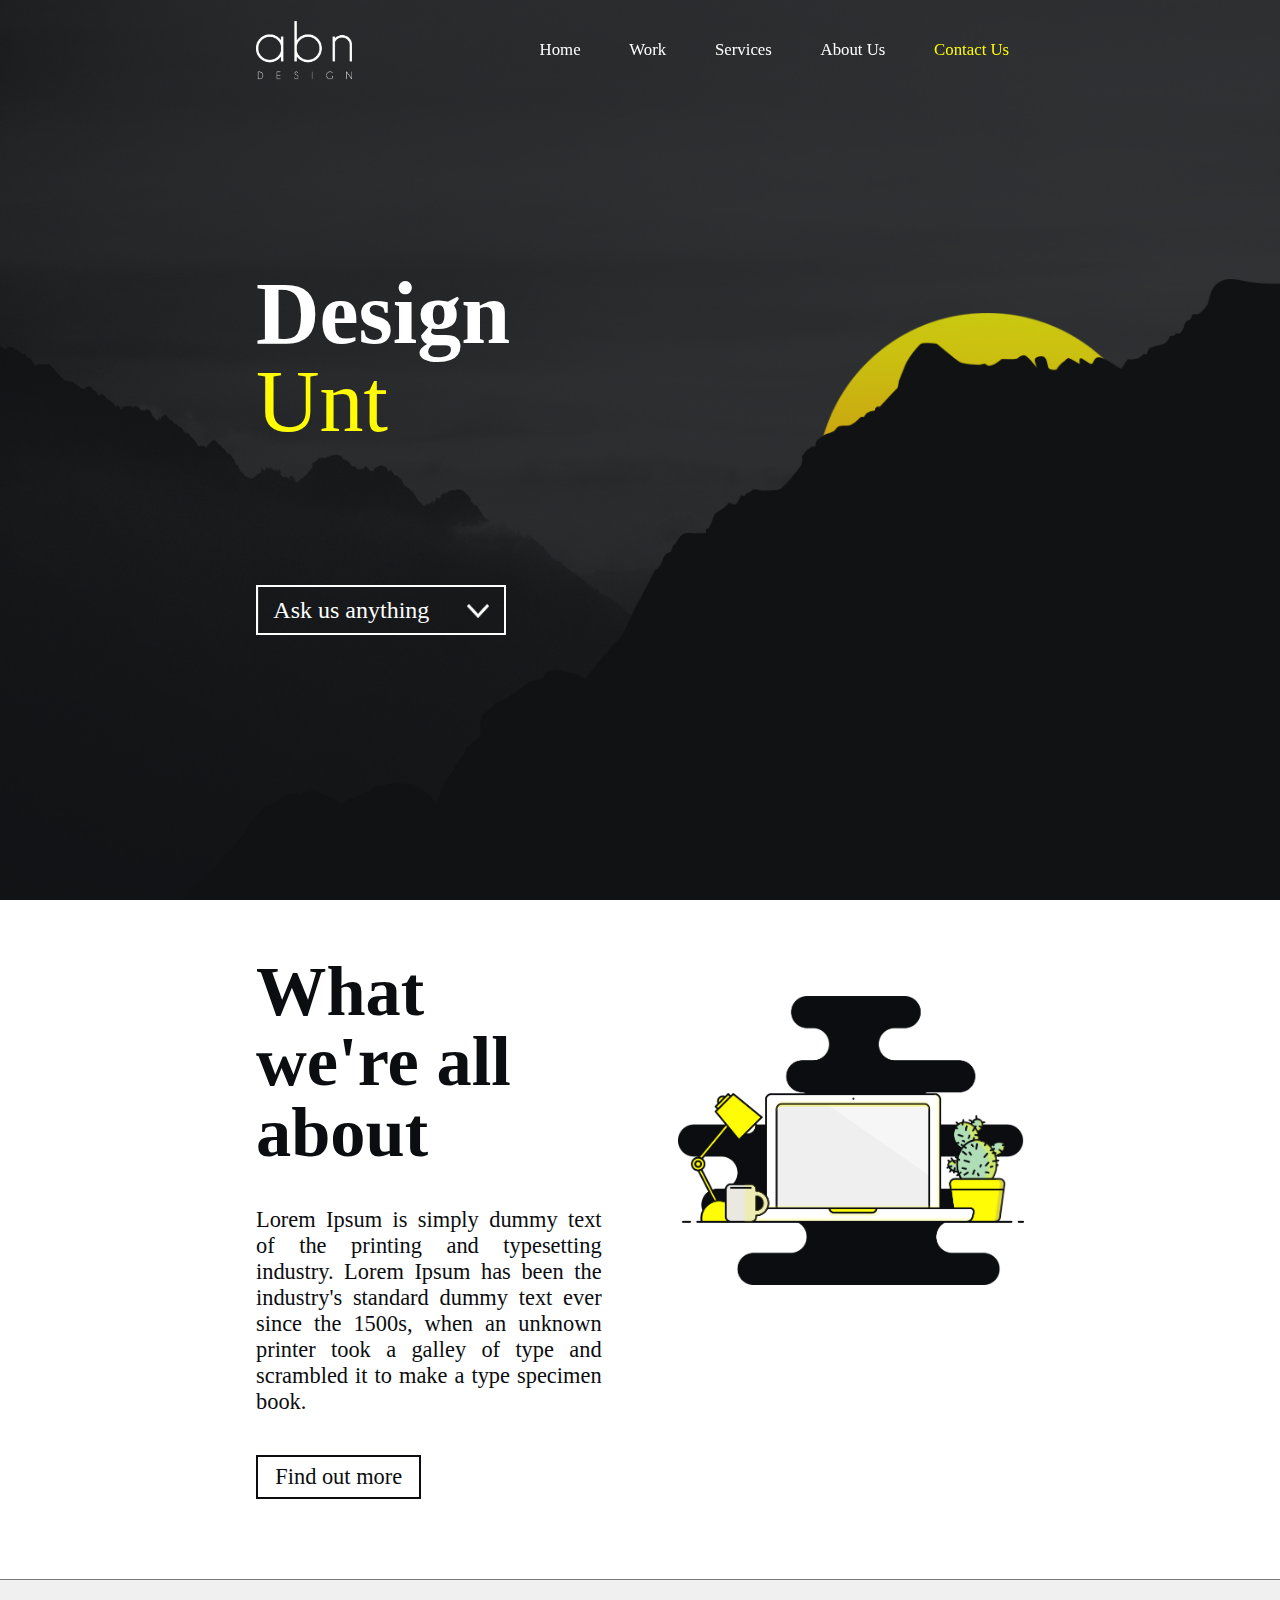
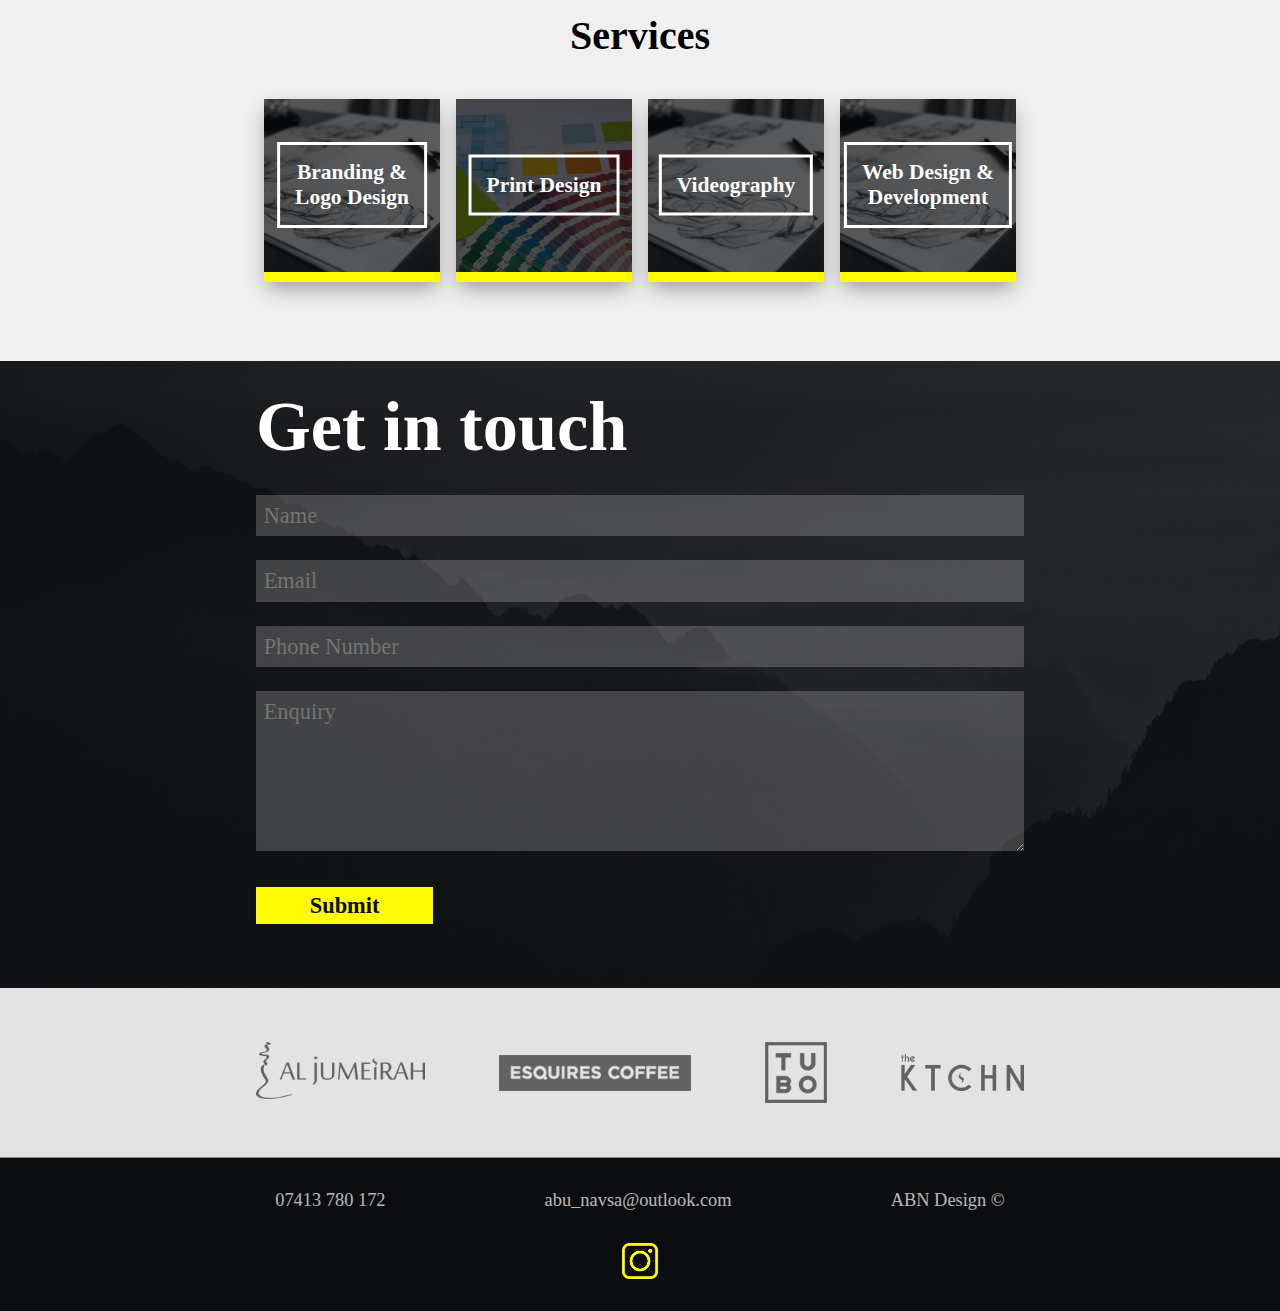
==== commit 34f579f8: "Created Services page and setup general layout with placeholder images and text, mobile first comple" ====
--- a/index.html
+++ b/index.html
@@ -38,7 +38,7 @@
       <img id="mountain" src="Resources/mountain.png" alt="">
 
       <div id="ask-us-btn">
-        <a href="#">Ask us anything</a>
+        <a href="k">Ask us anything</a>
         <img src="Resources/ArrowWhite.png" alt="">
       </div>
     </div>
--- a/css/styles.css
+++ b/css/styles.css
@@ -324,6 +324,8 @@
     border-top: solid 0.35px rgba(0,0,0,0.5);
     padding-bottom: 2rem;
   }
+
+  
 
   #servicesSec-container {
     width: 70%;
@@ -629,6 +631,61 @@
 
     }
 
+
+
+/* Services Page -----------------------------------------------------------------------------------------------------------------------*/
+
+.page-section {
+    display: block;
+    width: 100%;
+    height: auto;
+    margin: 0 auto;
+    font-family: "Century Gothic";
+    background-color: white;
+}
+
+
+.section-container {
+    display: block;
+    width: 70%;
+    height: auto;
+    padding: 2rem 0;
+    margin: 0 auto;
+    text-align: 
+}
+
+.page-heading {
+  font-size: 3rem;
+  display: block;
+  color: #0b0d10;
+  text-align: center;
+  margin: 0;
+}
+
+#service-page-top {
+    padding-top: 9rem;
+    padding-bottom: 0;
+}
+
+.services-img-box {
+    width: 100%;
+    height: auto;
+    overflow: hidden; 
+}
+
+.service-box {
+    padding: 1rem 0;
+}
+
+.service-box h2 {
+    font-size: 1.75rem;
+}
+
+.service-box p {
+    font-size: 1.1rem;
+    text-align: justify;
+}
+
 /*Footer section----------------------*/
 
   footer {
@@ -660,6 +717,8 @@
     display: block;
     margin: 0 auto;
   }
+
+
 
 
 
@@ -1234,4 +1293,47 @@
           #formSubmit:hover {
 
 
-          }
+  }
+
+  /*Footer section----------------------*/
+
+    footer {
+      width: 100%;
+      margin: 0 auto;
+      border-top: solid 0.35px rgba(255,255,255,0.5);
+      display: inline-block;
+      padding: 2rem;
+      box-sizing: border-box;
+  }
+
+    #footerContainer {
+      width: 60%;
+      display: block;
+      padding: 0;
+      margin: auto;
+
+    }
+
+    #footerDetails {
+      width: 100%;
+      display: flex;
+      justify-content: space-between;
+      font-size: 1.15rem;
+      font-weight: normal;
+      align-items: center;
+      padding: 0;
+      margin-bottom: 2rem;
+      opacity: 70%;
+    }
+
+    #footerDetails p {
+      margin: 0;
+
+    }
+
+    .footerSocial {
+      width: 4vh;
+      display: block;
+      margin: 0 auto  ;
+
+    }
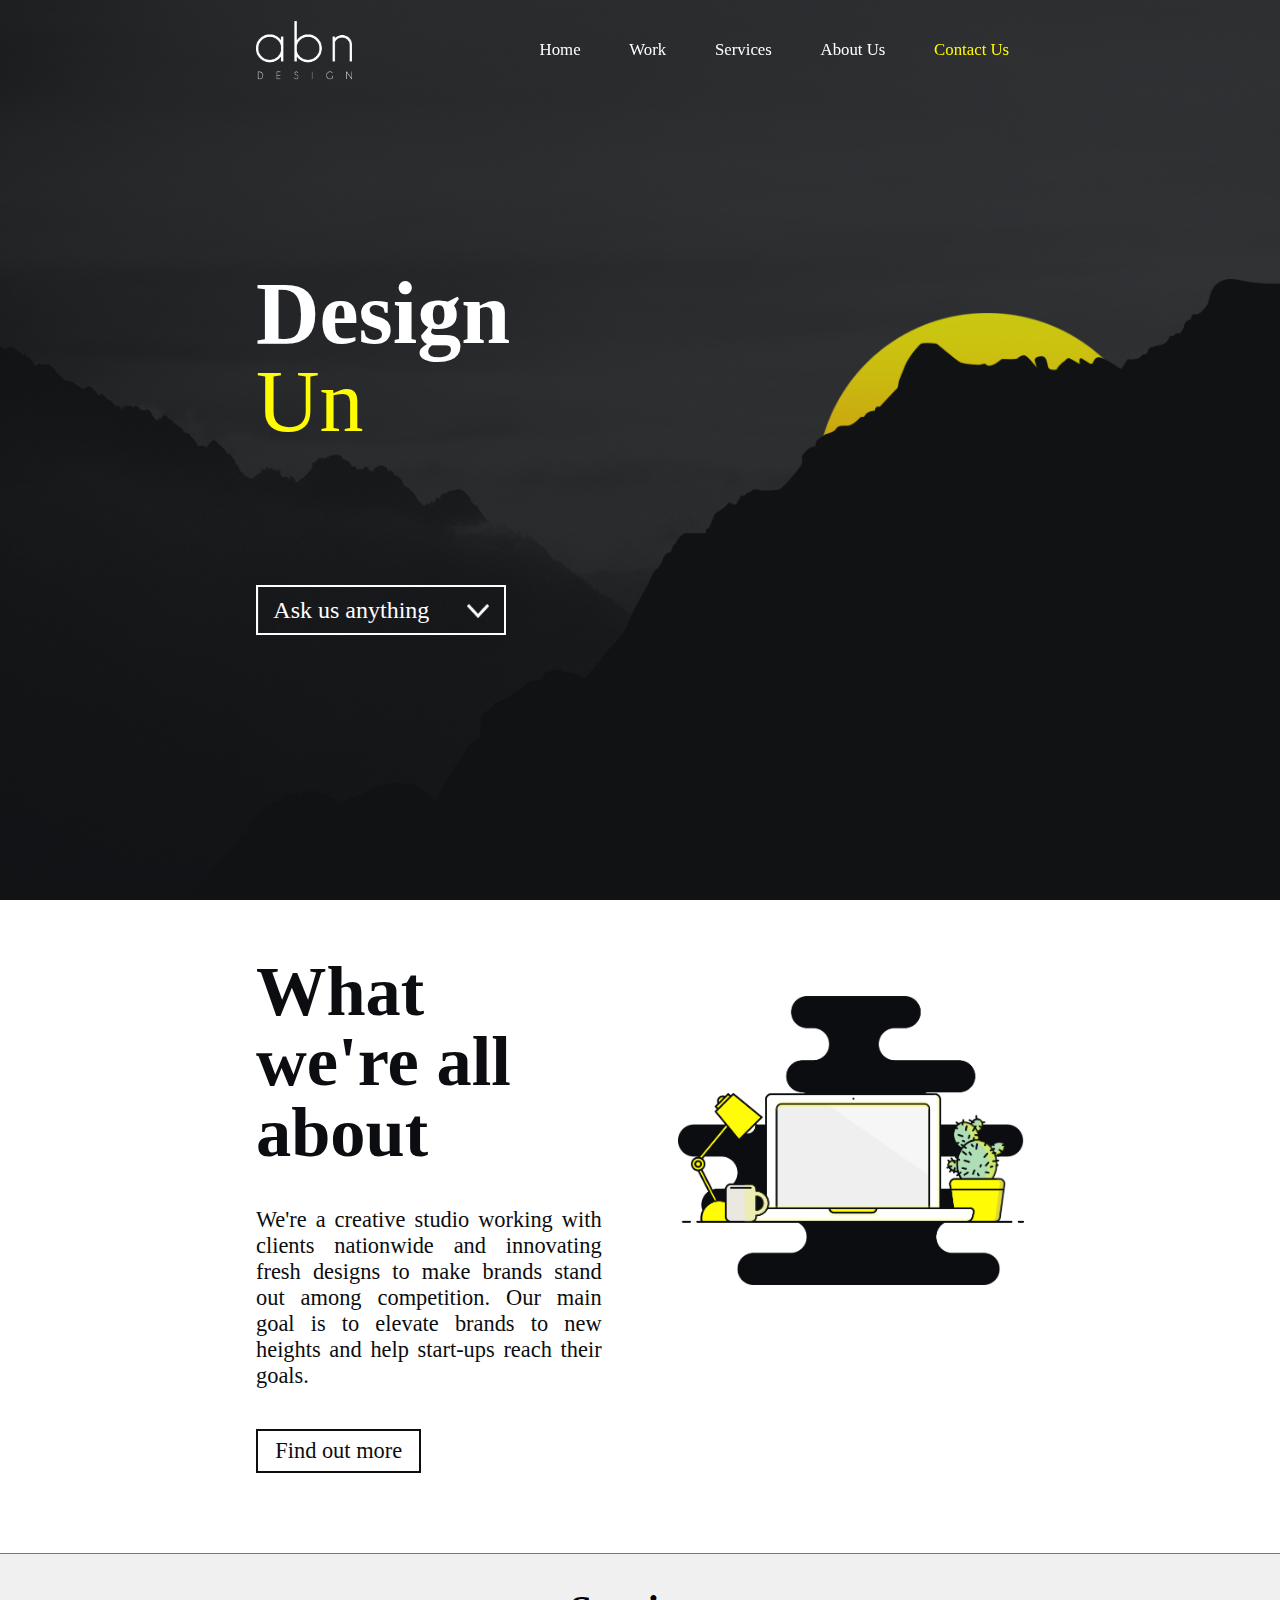
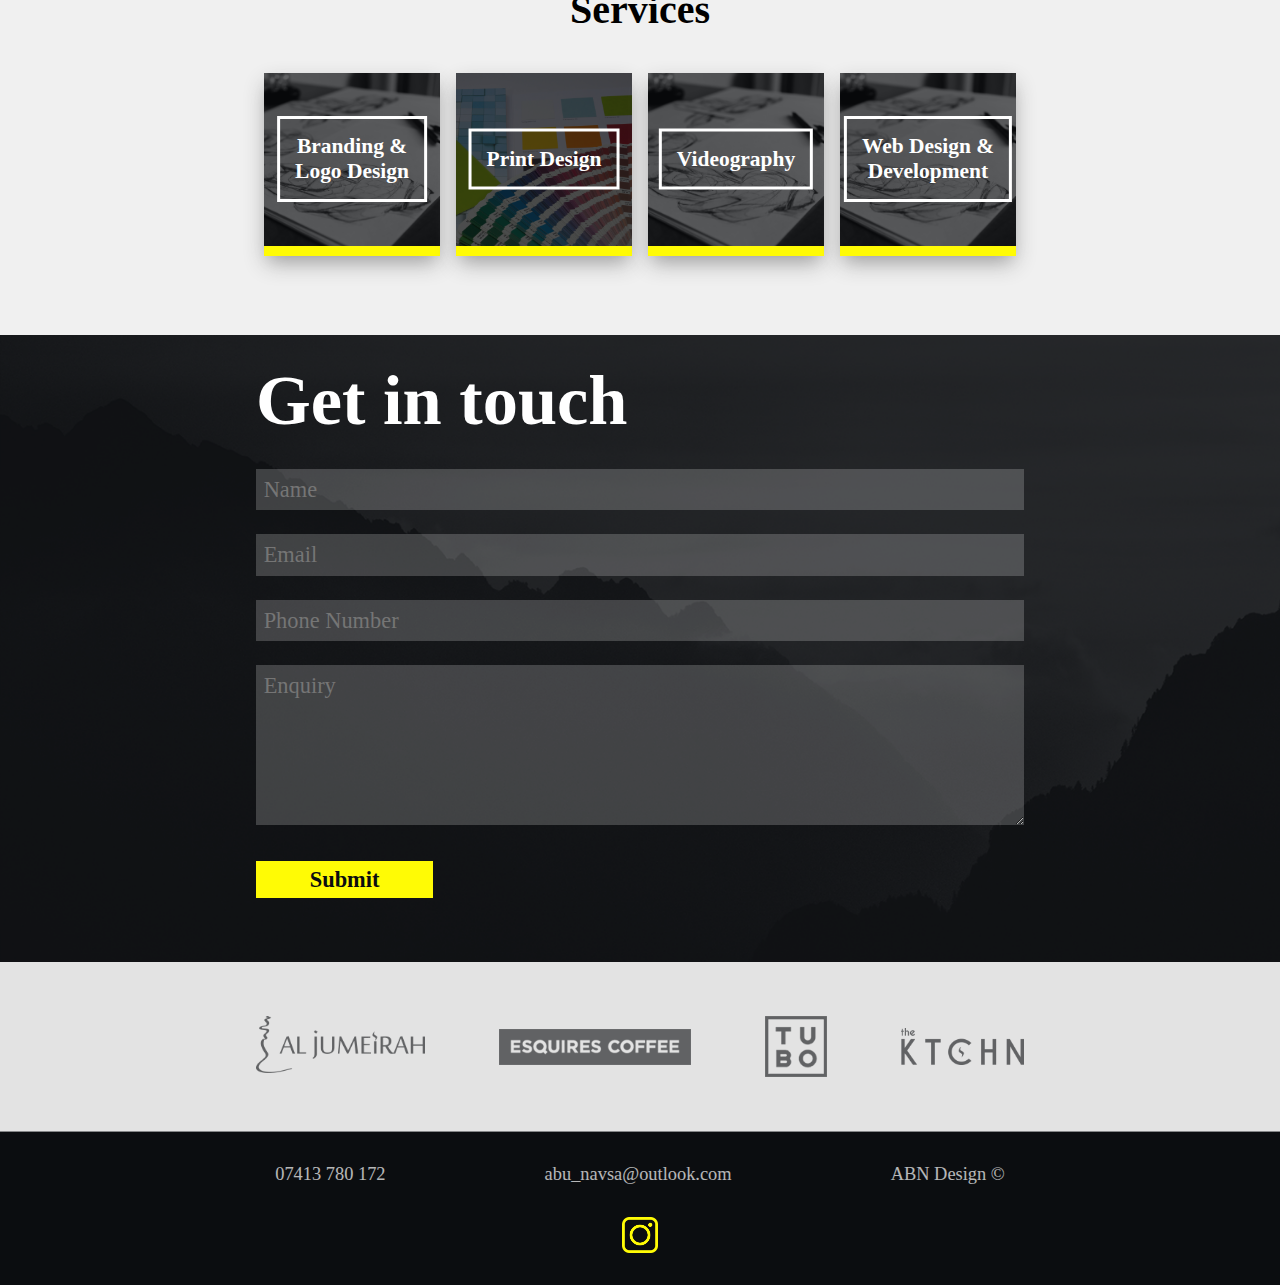
==== commit 835f3e49: "Added accurate parapgraph content to replace placeholder text" ====
--- a/index.html
+++ b/index.html
@@ -23,7 +23,7 @@
           <ul class="navbar-inner">
               <li><a class="nav-links" href="">Home</a></li>
               <li><a class="nav-links" href="">Work</a></li>
-              <li><a class="nav-links" href="">Services</a></li>
+              <li><a class="nav-links" href="services.html">Services</a></li>
               <li><a class="nav-links" href="">About Us</a></li>
               <li><a id="contact-link" class="nav-links" href="">Contact Us</a></li>
           </ul>
@@ -50,7 +50,7 @@
     <div id="aboutUsSec-container">
         <div id="aboutUs-pSec">
           <h2>What we're all about</h2>
-          <p>Lorem Ipsum is simply dummy text of the printing and typesetting industry. Lorem Ipsum has been the industry's standard dummy text ever since the 1500s, when an unknown printer took a galley of type and scrambled it to make a type specimen book.</p>
+          <p>We're a creative studio working with clients nationwide and innovating fresh designs to make brands stand out among competition. Our main goal is to elevate brands to new heights and help start-ups reach their goals.</p>
           <div id="aboutUsBtn">
             <a href="#">Find out more</a>
           </div>
--- a/css/styles.css
+++ b/css/styles.css
@@ -14,8 +14,8 @@
   display: flex;
   justify-content: center;
   margin: 0 auto;
-  padding: 5% 0;
-  background-color: rgba(0 , 0, 0, 0.7);
+  padding: 4% 0;
+  background-color: rgba(0 , 0, 0, 0.9);
   z-index: 999;
   position: fixed;
 }
@@ -199,6 +199,7 @@
   cursor: pointer;
 
 }
+
 #ask-us-btn a {
   text-decoration: none;
   color: white;
@@ -635,8 +636,24 @@
 
 /* Services Page -----------------------------------------------------------------------------------------------------------------------*/
 
+.page-banner {
+    display: block;
+    width: 100%;
+    font-family: "Century Gothic";
+    padding: 35% 0 15% 0;
+
+    
+}
+
+#services-banner {
+    background: url("../Resources/services-banner-img.png");
+    background-repeat: no-repeat;
+    background-size: cover;
+}
+
 .page-section {
     display: block;
+    color: #0b0d10;
     width: 100%;
     height: auto;
     margin: 0 auto;
@@ -651,7 +668,6 @@
     height: auto;
     padding: 2rem 0;
     margin: 0 auto;
-    text-align: 
 }
 
 .page-heading {
@@ -659,13 +675,10 @@
   display: block;
   color: #0b0d10;
   text-align: center;
-  margin: 0;
-}
-
-#service-page-top {
-    padding-top: 9rem;
-    padding-bottom: 0;
-}
+  margin: 0 auto;
+  color: white;
+}
+
 
 .services-img-box {
     width: 100%;
@@ -673,18 +686,157 @@
     overflow: hidden; 
 }
 
+.services-img-box img {
+    width: 100%;
+}
+
+.service-box:first-child {
+    padding-top: 0;
+}
+
 .service-box {
-    padding: 1rem 0;
-}
-
-.service-box h2 {
+    padding: 2rem 0;
+}
+
+.page-sub-headings {
     font-size: 1.75rem;
-}
-
-.service-box p {
+    display: block;
+}
+
+.page-paragraph {
     font-size: 1.1rem;
     text-align: justify;
-}
+    margin-bottom: 3rem;
+}
+
+.page-slide-buttons a {
+  display: block;
+  border: solid;
+  border-color: #0b0d10;
+  border-width: 2px;
+  white-space: nowrap;
+  text-align: center;
+  font-size: 1.1rem;
+  padding: 4% 7%;
+  text-decoration: none;
+  /* Transition */
+  color: #0b0d10;
+  background: linear-gradient(to right, rgba(11, 13, 6, 1) 50%, rgba(11, 13, 6, 0) 50%);
+  background-size: 205% 105%;
+  background-position: right bottom;
+  transition: all 0.5s ease;
+}
+
+  .page-slide-buttons a:hover {
+    background-position: left bottom;
+    color: white;
+    cursor: pointer;
+      
+  }
+
+#getintouch-services {
+    margin-bottom: 1rem;
+}
+
+/*About Us--------------------------------------------------------------------------------------------------------------------------------------------------------*/
+
+
+.about-section-container {
+    display: block;
+    width: 100%;
+    height: auto;
+    padding: 2rem 0 0 0;
+    margin: 0 auto;
+    text-align: 
+}
+
+.about-section-container:nth-child(even) {
+    background-color: #e3e3e3;
+}
+
+.about-section-inner {
+    width: 70%;
+    margin: 0 auto;
+}
+
+.about-section-container img {
+    display: inline-block;
+    width: 50%;
+}
+
+.about-images {
+    display: flex;
+    justify-content: space-around;
+    height: auto;
+    width: 100%;
+}
+
+
+#about-banner {
+    background: url("../Resources/aboutbanner.png");
+    background-repeat: no-repeat;
+    background-size: cover;
+}
+
+#review-heading {
+    text-align: center;
+}
+
+#review-heading:before {
+    content: ' \22C6';
+}
+
+#review-heading:after {
+    content: ' \22C6';
+}
+
+.quoteslide-container {
+    background: #e3e3e3;
+    position: relative;
+}
+
+.quote-slides {
+    display: none;
+    padding: 7%;
+    width: 70%;
+    margin: 0 auto;
+    text-align: center;
+    font-size: 1.1rem;
+}
+
+.quote-slides q {
+    font-style: italic;
+}
+
+.quote-slides p {
+    font-weight: bold;
+}
+
+.previous-q, .next-q {
+    cursor: pointer;
+    position: absolute;
+    top: 50%;
+    transform: translateY(-50%);
+    margin-top: ;
+    width: auto;
+    padding: 1rem;
+    font-size: 3rem;
+    user-select: none;
+    opacity: 100%;
+    transition: opacity ease 0.4s;
+}
+
+.previous-q:hover, .next-q:hover {
+    opacity: 30%;
+
+
+}
+
+.next-q {
+    right: 0;
+}
+
+
 
 /*Footer section----------------------*/
 
@@ -898,7 +1050,6 @@
     display: inline-block;
   }
 
-  /*About Us Section----------------*/
 
   /*About Us Section----------------*/
 
@@ -1294,6 +1445,150 @@
 
 
   }
+    
+    /* Services Page -----------------------------------------------------------------------------------------------------------------------*/
+
+.page-banner {
+    width: 100%;
+    padding: 10% 0 7% 0;
+    background-position: left;
+    
+}
+
+.page-section {
+
+    
+}
+
+
+.section-container {
+    display: block;
+    width: 60%;
+    padding: 2rem 0;
+}
+
+.page-heading {
+  font-size: 5.5rem;
+}
+
+
+.services-img-box {
+    width: 30%;
+    margin: 0 auto; 
+}
+    
+
+
+.services-img-box img {
+}
+
+
+.service-box {
+    padding: 0;
+    border-bottom: solid #dedede 2px;
+    padding-bottom: 4rem;
+}
+
+.service-box:nth-child(4) {
+    border: none;
+}
+ 
+.page-sub-headings {
+    font-size: 3.5rem;
+    text-align: center;
+}
+
+.page-paragraph {
+    width: 100%;
+    font-size: 1.4rem;
+ 
+}
+    
+
+
+.page-slide-buttons a {
+  display: inline-block;
+  font-size: 1.4rem;
+  padding: 2% 15%;
+  
+}
+
+
+
+#getintouch-services {
+    margin-bottom: 1rem;
+    display: flex;
+    justify-content: center;
+}
+    
+    
+    /*About Us--------------------------------------------------------------------------------------------------------------------------------------------------------*/
+
+
+.about-section-container {
+
+    
+}
+
+.about-section-container:nth-child(even) {
+    background-color: white;
+}
+    
+
+.about-section-inner {
+    width: 60%;
+
+}
+
+.about-section-container img {
+    border-bottom: solid #dedede 2px;
+    padding-bottom: 4rem;
+}
+
+.about-images {
+    margin: 0 auto;
+    width: 60%;
+}
+
+
+#about-banner {
+    background-position: center;
+}
+
+#review-heading {
+    color: ##fffb05;
+    
+}
+
+
+
+.quoteslide-container {
+    background: #e3e3e3;
+    position: relative;
+}
+
+.quote-slides {
+    padding: 4%;
+    width: 60%;
+
+    font-size: 1.4rem;
+}
+
+.quote-slides q {
+    font-style: italic;
+}
+
+.quote-slides p {
+    font-weight: bold;
+}
+
+.previous-q, .next-q {
+    padding: 3rem 15%;
+
+}
+
+
+
 
   /*Footer section----------------------*/
 
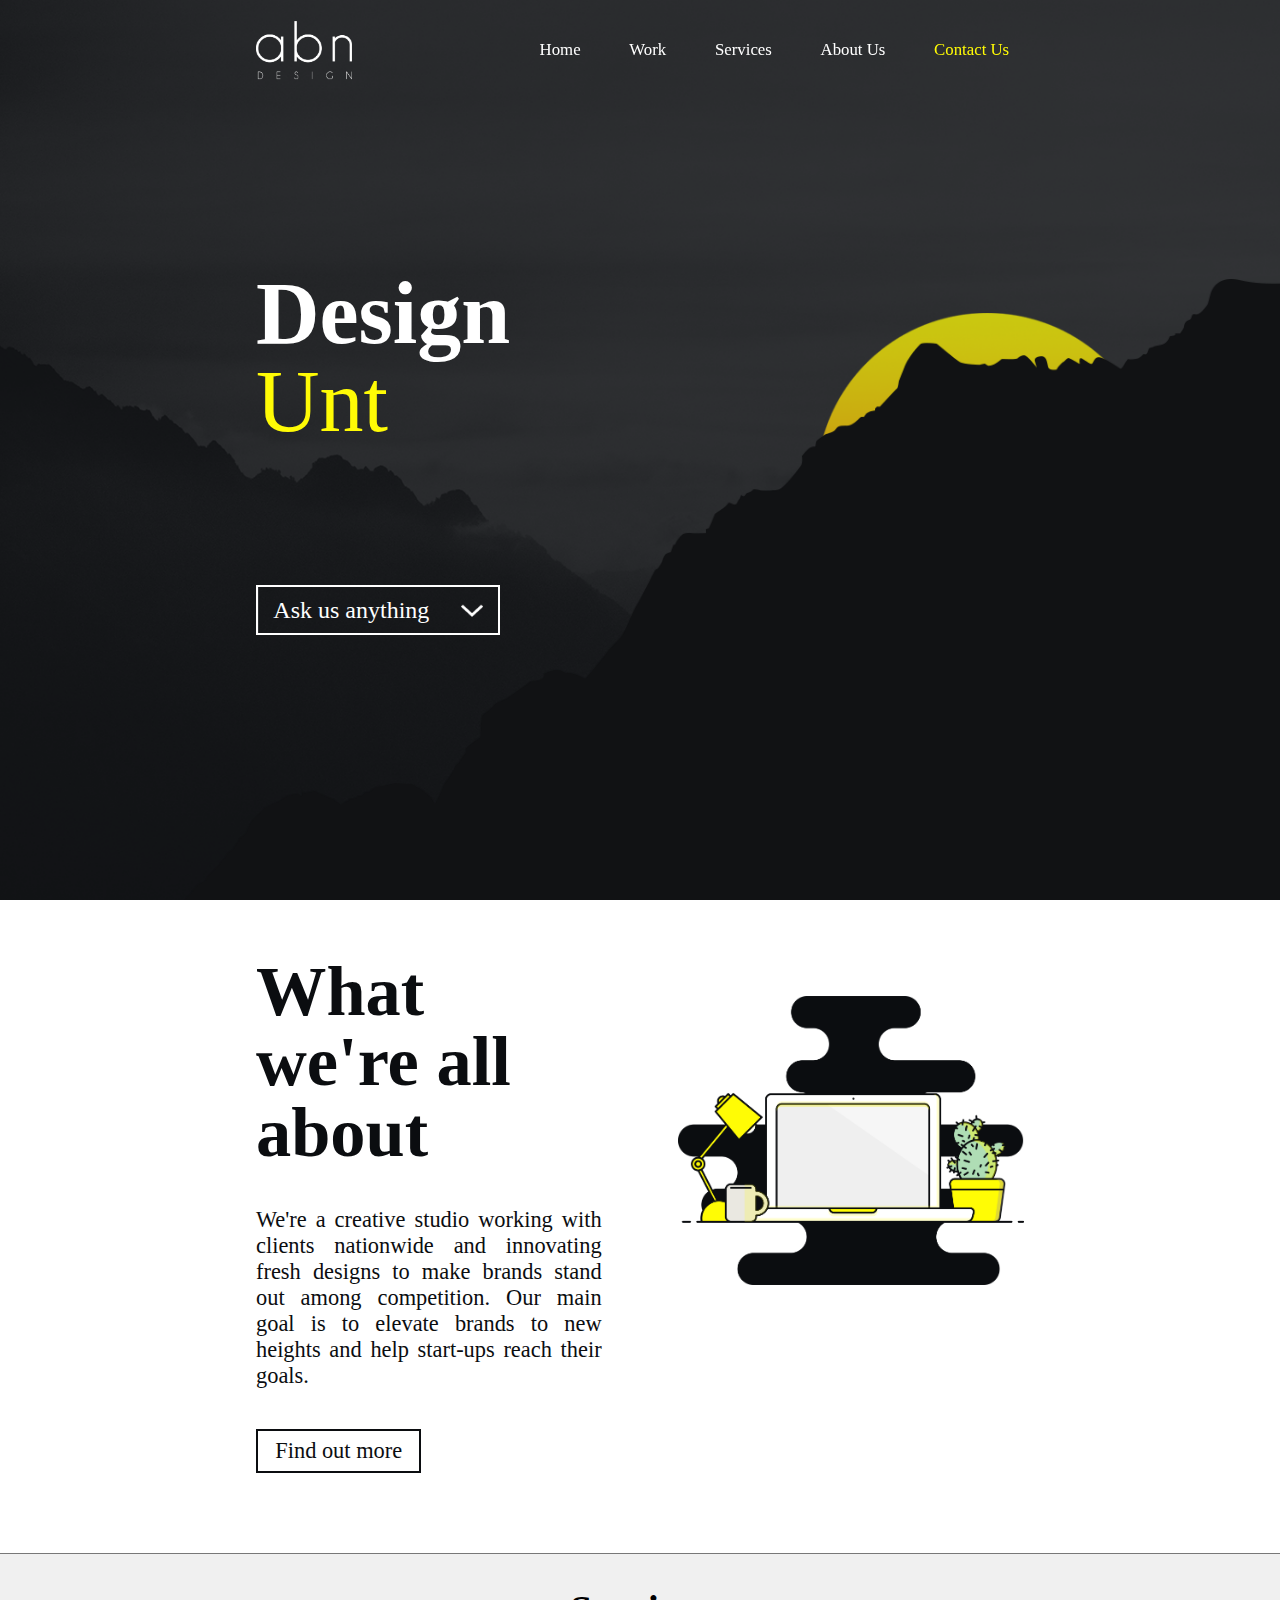
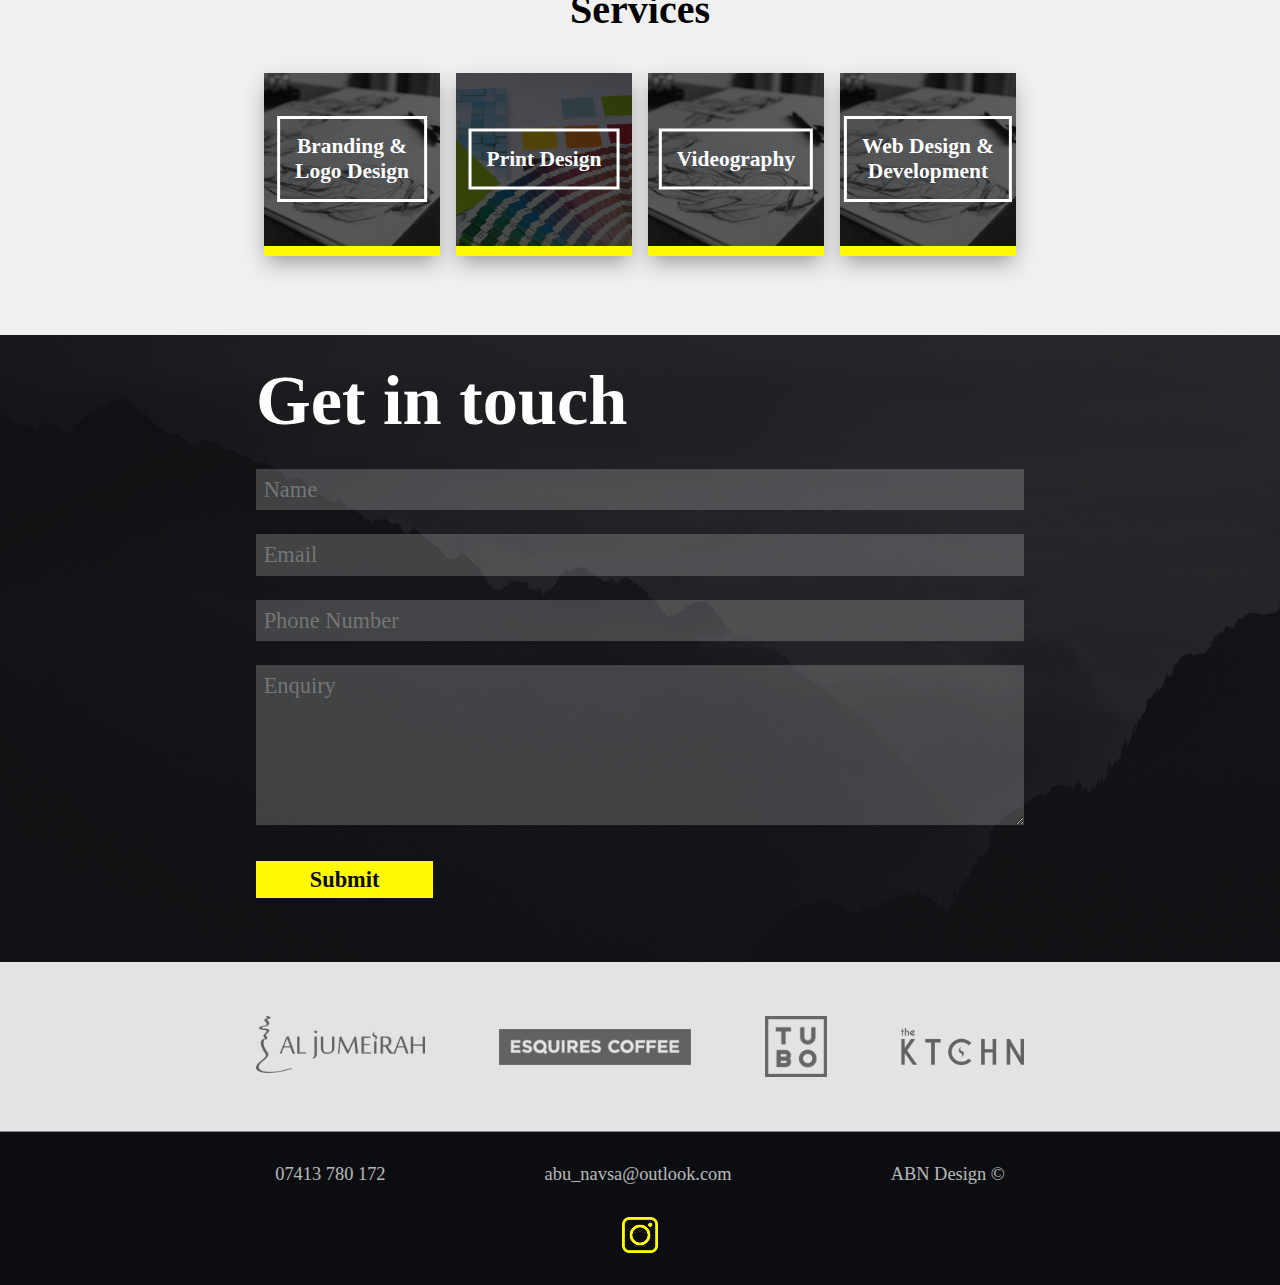
==== commit a46d6173: "Work page complete" ====
--- a/index.html
+++ b/index.html
@@ -21,10 +21,10 @@
 
       <nav id="navbar" class="nav-bar">
           <ul class="navbar-inner">
-              <li><a class="nav-links" href="">Home</a></li>
-              <li><a class="nav-links" href="">Work</a></li>
+              <li><a class="nav-links" href="index.html">Home</a></li>
+              <li><a class="nav-links" href="work.html">Work</a></li>
               <li><a class="nav-links" href="services.html">Services</a></li>
-              <li><a class="nav-links" href="">About Us</a></li>
+              <li><a class="nav-links" href="about.html">About Us</a></li>
               <li><a id="contact-link" class="nav-links" href="">Contact Us</a></li>
           </ul>
       </nav>
@@ -38,7 +38,7 @@
       <img id="mountain" src="Resources/mountain.png" alt="">
 
       <div id="ask-us-btn">
-        <a href="k">Ask us anything</a>
+        <p>Ask us anything</p>
         <img src="Resources/ArrowWhite.png" alt="">
       </div>
     </div>
@@ -52,7 +52,7 @@
           <h2>What we're all about</h2>
           <p>We're a creative studio working with clients nationwide and innovating fresh designs to make brands stand out among competition. Our main goal is to elevate brands to new heights and help start-ups reach their goals.</p>
           <div id="aboutUsBtn">
-            <a href="#">Find out more</a>
+            <a href="about.html">Find out more</a>
           </div>
         </div>
       <img id="laptop-img" class="bounce1" src="Resources/laptop-vector.png" alt="">
--- a/css/styles.css
+++ b/css/styles.css
@@ -196,13 +196,13 @@
 #ask-us-btn:hover {
   background-position: left bottom;
   color: #0b0d10;
-  cursor: pointer;
-
-}
-
-#ask-us-btn a {
+
+}
+
+#ask-us-btn p {
   text-decoration: none;
   color: white;
+  margin: 0;
 
 }
 
@@ -365,7 +365,6 @@
     border-width: 10px;
     border-color: #fffb05;
     margin: 7% 0;
-    cursor: pointer;
     -webkit-box-shadow: 0px 9px 20px -3px rgba(145,145,145,0.91);
     -moz-box-shadow: 0px 9px 20px -3px rgba(145,145,145,0.91);
     box-shadow: 0px 9px 20px -3px rgba(145,145,145,0.91);
@@ -837,6 +836,80 @@
 }
 
 
+/*Work--------------------------------------------------------------------------------------------------------------------------------------------------*/
+
+.project-tabs {
+    display: flex;
+    justify-content: space-around;
+    margin: 0 auto;
+}
+
+.project-tabs button {
+    width: 30%;
+    padding: 1.5rem 0;
+    font-family: "Century Gothic";
+    font-size: 1rem;
+    background-color: #0b0d10;
+    color:white;
+    border: none;
+    border-bottom: ;
+    margin: 1rem 0;
+    border-bottom: solid;
+    border-width: 5px;
+    border-color: #fffb05;
+    -webkit-box-shadow: 0px 7px 12px 2px rgba(115,115,115,1);
+    -moz-box-shadow: 0px 7px 12px 2px rgba(115,115,115,1);
+    box-shadow: 0px 7px 12px 2px rgba(115,115,115,1);
+    cursor: pointer;
+}
+
+.tab-content .page-paragraph{
+    text-align: justify;
+    word-spacing: -1.5px;
+}
+
+
+
+#work-banner {
+    background: url("../Resources/workbanner.png");
+    background-repeat: no-repeat;
+    background-size: cover;
+    background-position: left;
+}
+
+.work-images {
+    display: block;
+    
+}
+
+.work-img-box {
+    margin: 0 auto;
+    
+}
+
+
+.work-img-box img {
+    display: block;
+    width: 100%;
+    margin: 0 auto;
+    padding-bottom: 4rem;
+
+}
+
+#work-tubo-logo {
+    width: 60%;
+}
+ 
+.work-img-box figcaption {
+    font-size: 1.1rem;
+    font-weight: bold;
+    text-align: center;
+    padding-bottom: 1rem;
+
+
+}
+
+
 
 /*Footer section----------------------*/
 
@@ -1032,20 +1105,22 @@
     min-width: auto;
     padding: 0.75% 1.2%;
     white-space: wrap;
-
-  }
-
-
-  #ask-us-btn a {
+    display: flex;
+
+  }
+
+
+  #ask-us-btn p {
     font-size: 1.5rem;
   }
 
   #ask-us-btn img {
     width: 1.35rem;
+    height: 0.75rem;
     margin-left: 2rem;
     right: auto;
     top: 0;
-    transform: translateY(0);
+    transform: translateY(65%);
     position: relative;
     display: inline-block;
   }
@@ -1555,37 +1630,78 @@
     background-position: center;
 }
 
-#review-heading {
-    color: ##fffb05;
-    
-}
-
-
-
-.quoteslide-container {
-    background: #e3e3e3;
-    position: relative;
-}
+
 
 .quote-slides {
     padding: 4%;
     width: 60%;
-
     font-size: 1.4rem;
 }
 
-.quote-slides q {
-    font-style: italic;
-}
-
-.quote-slides p {
-    font-weight: bold;
-}
+
+
 
 .previous-q, .next-q {
     padding: 3rem 15%;
 
 }
+    
+    
+/*Work--------------------------------------------------------------------------------------------------------------------------------------------------*/
+
+
+
+
+.tab-content .page-paragraph {
+    text-align: justify;
+    word-spacing: normal;
+}
+    
+.tab-content {
+    border-bottom: solid #dedede 2px;
+    padding-bottom: 4rem;
+}
+    
+.tab-content:last-child {
+    border-bottom: none;
+}
+
+
+
+
+.work-images {
+    display: flex;
+    align-items: center;
+}
+
+.work-img-box {
+    margin: 0 auto;
+    width: 50%;
+    display: inline-block;
+}
+
+
+.work-img-box img {
+    display: block;
+    width: 70%;
+    margin: 0 auto;
+    padding-bottom: 4rem;
+
+}
+
+#work-tubo-logo {
+    width: 60%;
+}
+ 
+.work-img-box figcaption {
+    font-size: 1.1rem;
+    font-weight: bold;
+    text-align: center;
+    padding-bottom: 1rem;
+
+
+}
+
 
 
 
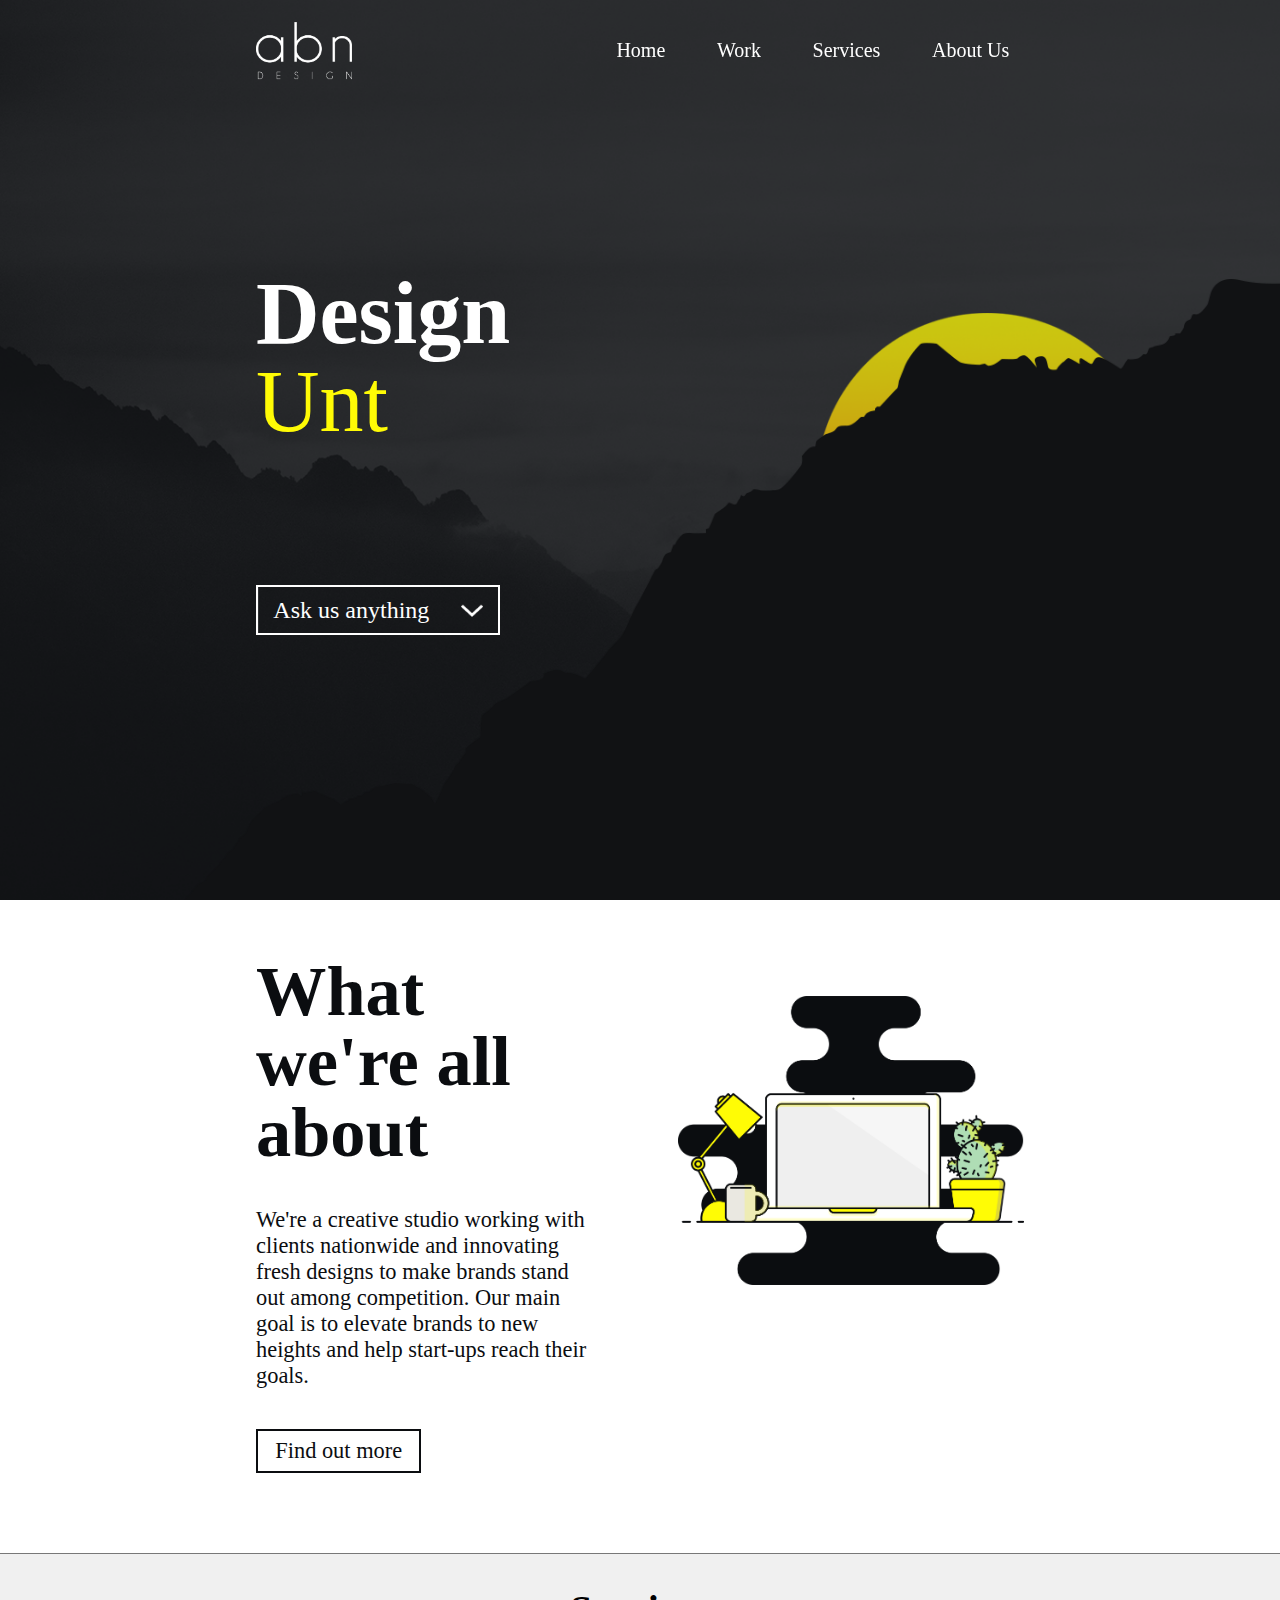
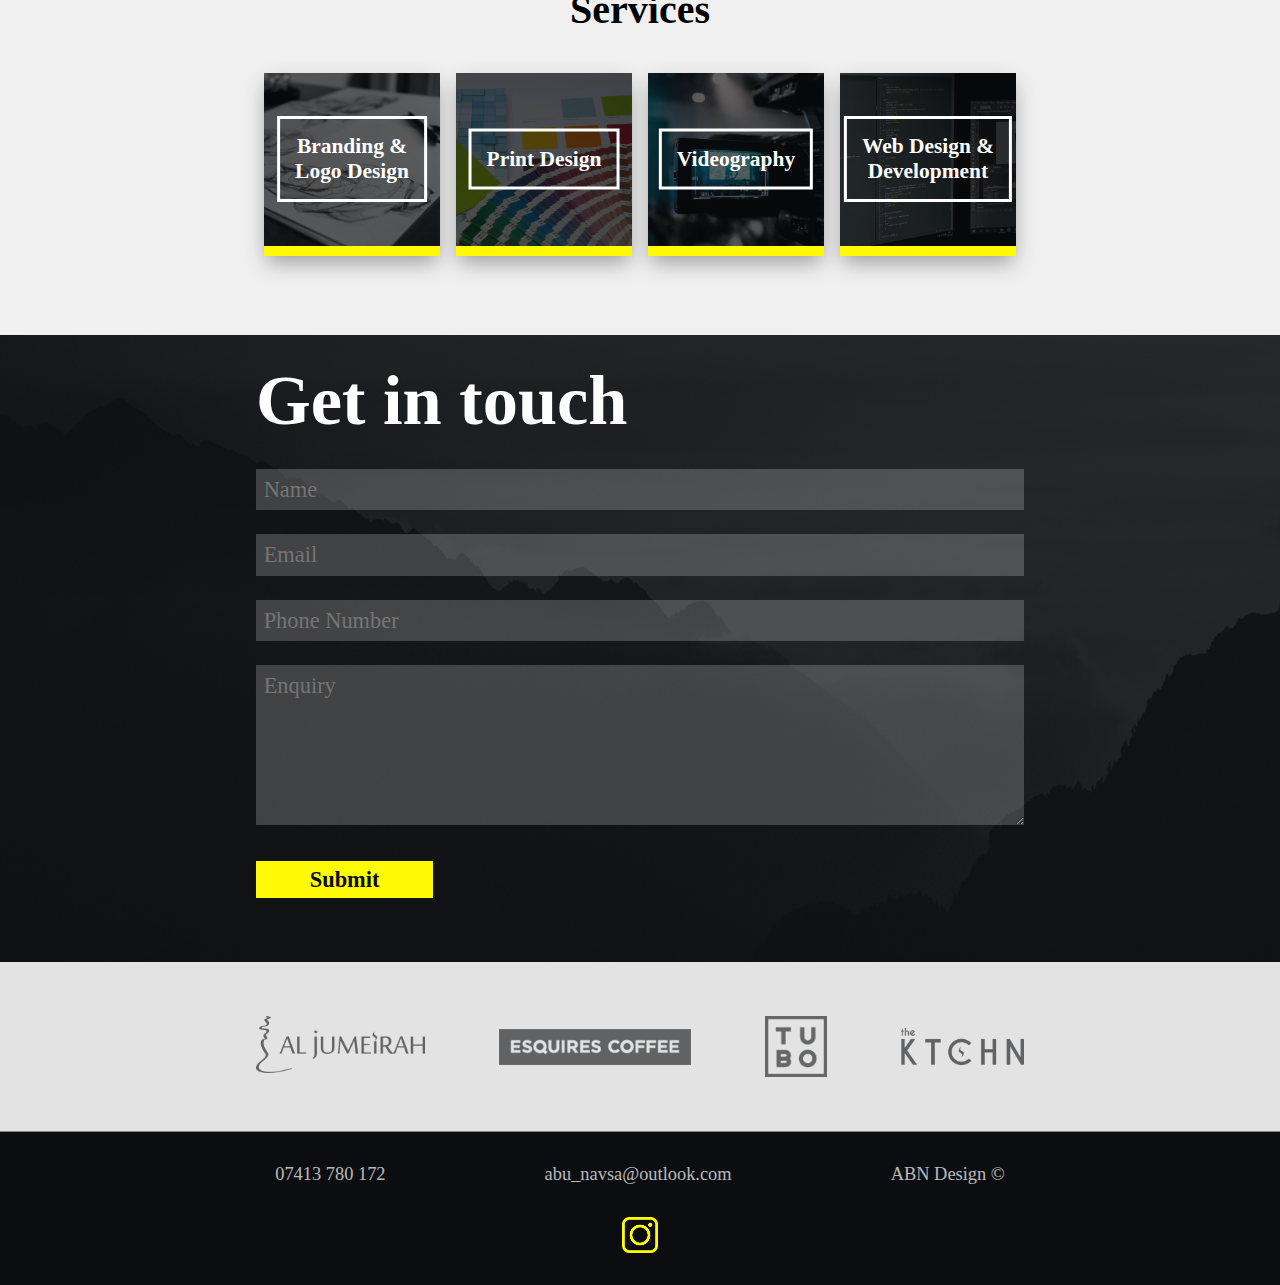
==== commit 2dd8a549: "website is now tablet ready" ====
--- a/index.html
+++ b/index.html
@@ -12,7 +12,7 @@
   <header id="header">
 
   <div class="header-inner">
-      <img class="logo" src="Resources/ABNLogo.png" alt="">
+      <img class="logo" src="Resources/ABNLogo.png" alt="abn navigation logo">
       <div id="hbg-menu">
         <div class="hbg-line"></div>
         <div class="hbg-line"></div>
@@ -25,7 +25,7 @@
               <li><a class="nav-links" href="work.html">Work</a></li>
               <li><a class="nav-links" href="services.html">Services</a></li>
               <li><a class="nav-links" href="about.html">About Us</a></li>
-              <li><a id="contact-link" class="nav-links" href="">Contact Us</a></li>
+
           </ul>
       </nav>
   </div>
@@ -35,11 +35,11 @@
   <section id="cover">
     <div id="cover-area">
       <h1>Design<br><span id="coverTyped"></span></h1>
-      <img id="mountain" src="Resources/mountain.png" alt="">
+      <img id="mountain" src="Resources/mountain.png" alt="mountain background">
 
       <div id="ask-us-btn">
         <p>Ask us anything</p>
-        <img src="Resources/ArrowWhite.png" alt="">
+        <img src="Resources/ArrowWhite.png" alt="white downwards arrow">
       </div>
     </div>
 
@@ -55,7 +55,7 @@
             <a href="about.html">Find out more</a>
           </div>
         </div>
-      <img id="laptop-img" class="bounce1" src="Resources/laptop-vector.png" alt="">
+      <img id="laptop-img" class="bounce1" src="Resources/laptop-vector.png" alt="desktop with laptop image">
     </div>
     </section>
 
@@ -64,33 +64,30 @@
       <div id="servicesSec-container">
         <h3>Services</h3>
         <div id="fourSContainer">
-              <!--<div id="brandID-img"><a href="">Branding & Logo Design</a></div>
-            <div><a href="print-img">Print Design</a></div>
-            <div><a href="video-img">Videography</a></div>
-            <div id="webdev-img"><a href="">Web Design & Development</a></div>  -->
+    
             <div class="serviceBox">
-              <img src="Resources/LogoBID.jpg">
+              <img src="Resources/LogoBID.jpg" alt="sketchbook image">
               <div class="serviceOverlay">
                 <h6>Branding &<br>Logo Design</h6>
               </div>
             </div>
 
             <div class="serviceBox">
-              <img src="Resources/color-patterns.jpg">
+              <img src="Resources/color-patterns.jpg" alt="colour palette image">
               <div class="serviceOverlay">
                 <h6>Print Design</h6>
               </div>
             </div>
 
             <div class="serviceBox">
-              <img src="Resources/LogoBID.jpg">
+              <img id="service-video-img" src="Resources/videography-image.jpg" alt="video camera image">
               <div class="serviceOverlay">
                 <h6>Videography</h6>
               </div>
             </div>
 
             <div class="serviceBox">
-              <img src="Resources/LogoBID.jpg">
+              <img src="Resources/web-service.jpg" alt="picture of computer with website code">
               <div class="serviceOverlay">
                 <h6>Web Design &<br>Development</h6>
               </div>
@@ -121,10 +118,10 @@
 
     <section id="clientLogoSec">
       <div>
-        <img id="ajlogo" src="Resources/AJLogo.png" alt="Al Jumeirah">
-        <img id="esqlogo" src="Resources/EsquiresLOGO.png" alt="Esquires Coffee">
-        <img id="tubologo" src="Resources/TUBOLogo.png" alt="Tubo">
-        <img id="ktchnlogo" src="Resources/ktchnLogo.png" alt="The Ktchn">
+        <img id="ajlogo" src="Resources/AJLogo.png" alt="Al Jumeirah logo">
+        <img id="esqlogo" src="Resources/EsquiresLOGO.png" alt="Esquires Coffee logo">
+        <img id="tubologo" src="Resources/TUBOLogo.png" alt="Tubo logo">
+        <img id="ktchnlogo" src="Resources/ktchnLogo.png" alt="The Ktchn logo">
       </div>
     </section>
 
@@ -136,7 +133,7 @@
           <p>abu_navsa@outlook.com</p>
           <p>ABN Design &copy</p>
         </div>
-        <img class="footerSocial" src="Resources/InstaIcon.png" alt="#">
+        <img class="footerSocial" src="Resources/InstaIcon.png" alt="instagram logo">
       </div>
     </footer>
 
--- a/css/styles.css
+++ b/css/styles.css
@@ -64,7 +64,7 @@
   padding: 0;
   display: block;
   position: relative;
-  top: 12.5%;
+  top: 15%;
 }
 
 nav li {
@@ -240,6 +240,7 @@
   margin-bottom: 2.5rem;
   line-height: 100%;
   display: block;
+    
 }
 
 #aboutUsSec-container p {
@@ -383,6 +384,11 @@
 
   }
 
+#service-video-img {
+    transform: translateX(0.01%);
+
+}
+
   .serviceOverlay {
     position: absolute;
     bottom: 0;
@@ -423,36 +429,6 @@
     margin: 0;
 
   }
-
-
-
-
-/*    #fourSContainer div {
-    width: 24%;
-    height: 24vmin;
-    background-color: rgba(11, 13, 16);
-    overflow:hidden;
-
-  }
-
-  #fourSContainer a {
-    font-size: 1.3vw;
-    font-weight: bold;
-    font-family: "Century Gothic";
-    color: white;
-    text-decoration: none;
-    text-align: center;
-    position: relative;
-
-  }
-
-
-  #brandID-img {
-    background: url("https://www.fujifilm.com/products/digital_cameras/x/fujifilm_x_pro2/sample_images/img/index/ff_x_pro2_001.JPG");
-    background-size: 200%;
-    background-repeat: no-repeat;
-    opacity: 20%;
-  }  */
 
 
 /*-------Contact Section------*/
@@ -835,6 +811,20 @@
     right: 0;
 }
 
+.address-section ul {
+    list-style-type: none;
+    text-align: center;
+    padding: 0;
+    color: #0b0d10;
+    padding: 0.5rem 0;
+    font-size: 1.1rem;
+}
+
+.address-section span {
+    font-weight: bold;
+}
+
+
 
 /*Work--------------------------------------------------------------------------------------------------------------------------------------------------*/
 
@@ -957,6 +947,272 @@
   body {
     background: #0b0d10;
   }
+    
+    
+
+
+nav a {
+  font-size: 1.5rem;
+}
+
+
+
+
+
+/*First section---------*/
+
+
+#cover h1 {
+  font-size: 6em;
+
+}
+
+
+#ask-us-btn {
+  font-size: 2rem;
+}
+
+#ask-us-btn:hover {
+  background-position: left bottom;
+  color: #0b0d10;
+
+}
+
+/*About Us Section----------------*/
+
+
+
+
+#aboutUsSec-container h2 {
+  font-size: 4rem;
+  text-align: center;
+  line-height: 110%;
+}
+
+#aboutUsSec-container p {
+  width: 100%;
+  text-align: center;
+  font-size: 1.5rem;
+  margin-top: 10%;
+  margin-bottom: 2.5rem;
+  display: block;
+
+}
+
+#aboutUs-pSec {
+  left: 0;
+  width: 100%;
+  display: block;
+
+}
+
+#aboutUsBtn a {
+  font-size: 1.5rem;
+
+}
+
+  #aboutUsBtn a:hover {
+    background-position: left bottom;
+    color: white;
+    cursor: pointer;
+  }
+
+  #laptop-img {
+    width: 80%;
+    right: 0;
+    margin: 0 auto;
+    margin-top: 5rem;
+
+  }
+
+  #laptop-img:hover {
+    width: 90%;
+    opacity: 85%;
+  }
+
+
+
+/*Services----------------*/
+  
+
+  #servicesSec h3 {
+    font-size: 3rem;
+    margin-bottom: 0;
+    padding-bottom: 0;
+  }
+
+  #fourSContainer {
+
+
+  }
+
+  .serviceBox {
+
+  }
+
+
+  .serviceBox h6 {
+    font-size: 1.5em;
+
+
+  }
+
+
+
+/*-------Contact Section------*/
+
+
+
+#contact-container h2 {
+  font-size: 3rem;
+
+}
+
+    
+#contact-container form {
+  padding-bottom: 5%;
+}
+
+.formInput {
+  font-size: 1.5rem;
+}
+
+#contact-container textarea {
+  height: 17rem;
+  min-height: 150px;
+}
+
+#formSubmit {
+
+  font-size: 1.5em;
+
+}
+
+
+    /*Client Logo Section----------------*/
+
+
+
+    #ajlogo {
+     width: 50%;
+     margin: 0 auto;
+     display: block;
+     margin-bottom: 2.5rem;
+     opacity: 60%;
+    }
+
+    #esqlogo {
+      width: 50%;
+      margin: 0 auto;
+      display: block;
+      margin-bottom: 2.5rem;
+      opacity: 60%;
+
+    }
+
+    #tubologo {
+      width: 25%;
+      margin: 0 auto;
+      display: block;
+      margin-bottom: 2.5rem;
+      opacity: 60%;
+
+    }
+
+    #ktchnlogo {
+      width: 40%;
+      margin: 0 auto;
+      display: block;
+      opacity: 60%;
+
+    }
+
+
+
+  #footerDetails {
+    font-size: 1.5rem;
+
+  }
+
+/* Services Page -----------------------------------------------------------------------------------------------------------------------*/
+
+.page-banner {
+    padding: 30% 0 15% 0;
+
+    
+}
+
+
+.page-heading {
+  font-size: 5rem;
+  display: block;
+  color: #0b0d10;
+  text-align: center;
+  margin: 0 auto;
+  color: white;
+}
+
+
+
+.page-sub-headings {
+    font-size: 3rem;
+    text-align: center;
+}
+
+.page-paragraph {
+    font-size: 1.5rem;
+    text-align: justify;
+    text-align-last: center;
+}
+
+/*About Us--------------------------------------------------------------------------------------------------------------------------------------------------------*/
+
+    .about-section-container .page-paragraph {
+    margin-bottom: 15%;
+    }
+
+.quote-slides {
+
+    font-size: 1.5rem;
+}
+
+.quote-slides p {
+    font-weight: bold;
+}
+
+.previous-q, .next-q {
+    padding: 5%;
+    font-size: 4rem;
+ 
+}
+
+
+.address-section ul {
+    font-size: 1.5rem;
+    line-height: 2.25rem;
+}
+
+/*Work--------------------------------------------------------------------------------------------------------------------------------------------------*/
+
+.work-img-box figcaption {
+    font-size: 1.5rem;
+}
+.work-img-box img {
+    display: block;
+    width: 100%;
+    margin: 0 auto;
+    padding-bottom: 4rem;
+
+}
+
+#work-tubo-logo {
+    width: 60%;
+}
+ 
+
+
+
+    
 }
 
 /* DESKTOP STYLES */
@@ -1014,7 +1270,7 @@
     height: auto;
     font-size: 1.05rem;
     transition: all ease 1s;
-    width: 65%;
+    width: 55%;
     float: right;
   }
 
@@ -1050,7 +1306,7 @@
     text-decoration: none;
     padding: 0.65vw 1vw;
     width: auto;
-
+    font-size: 1.25rem;
   }
 
   nav a:hover {
@@ -1144,6 +1400,8 @@
     margin-bottom: 2.5rem;
     line-height: 100%;
     display: block;
+    text-align: left;
+
   }
 
   #aboutUsSec-container p {
@@ -1151,6 +1409,7 @@
     font-size: 1.4rem;
     margin-top: auto;
     margin-bottom: 2.5rem;
+    text-align: left;
 
   }
 
@@ -1600,10 +1859,6 @@
     /*About Us--------------------------------------------------------------------------------------------------------------------------------------------------------*/
 
 
-.about-section-container {
-
-    
-}
 
 .about-section-container:nth-child(even) {
     background-color: white;
@@ -1644,6 +1899,33 @@
 .previous-q, .next-q {
     padding: 3rem 15%;
 
+}
+    
+.address-section ul {
+    padding: 2rem 0;
+    font-size: 1.4rem;
+}
+    
+.address-section li {
+  display: inline-block;
+     
+    }
+    
+.address-section li:after {
+  content: ' ● ';
+}
+    
+.address-section li:first-child:after  {
+  content: none;
+}
+    
+.address-section li:last-child:after  {
+  content: none;
+}
+    
+    
+.address-section span {
+    font-weight: bold;
 }
     
     
